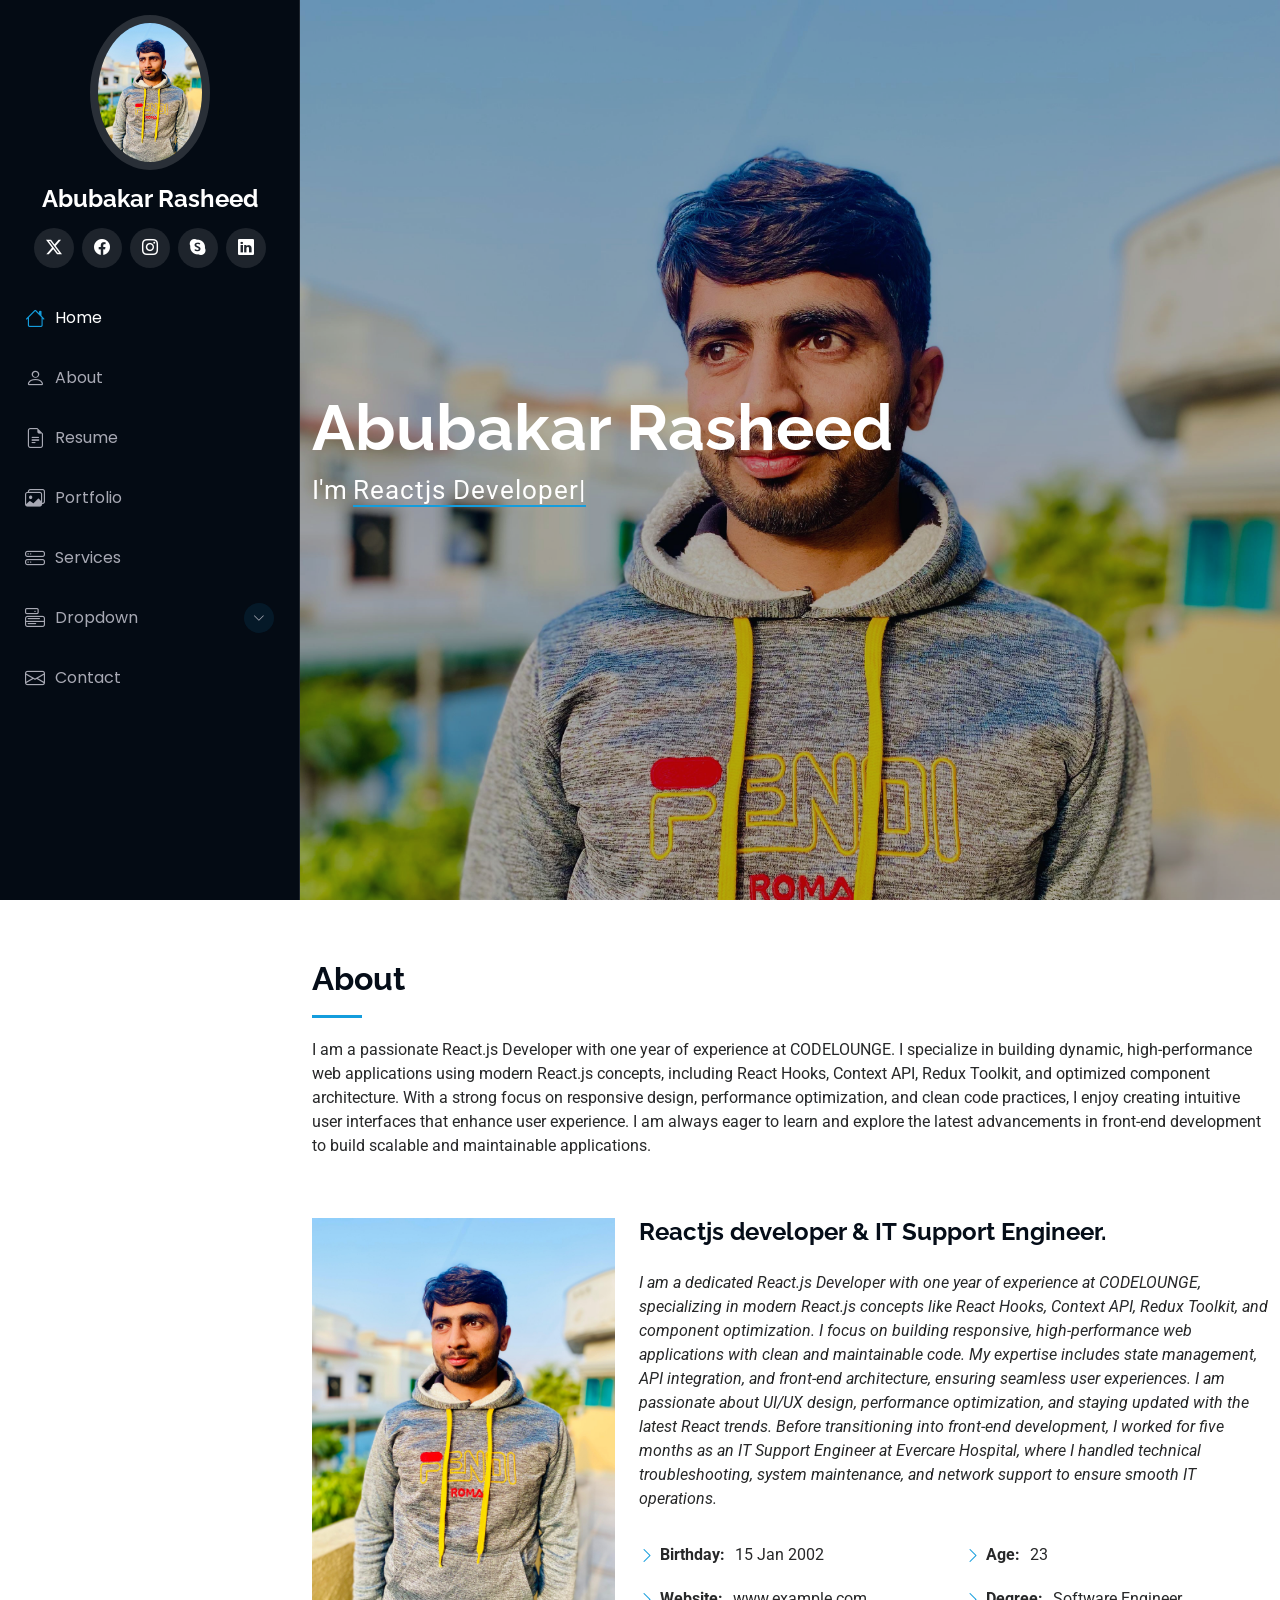
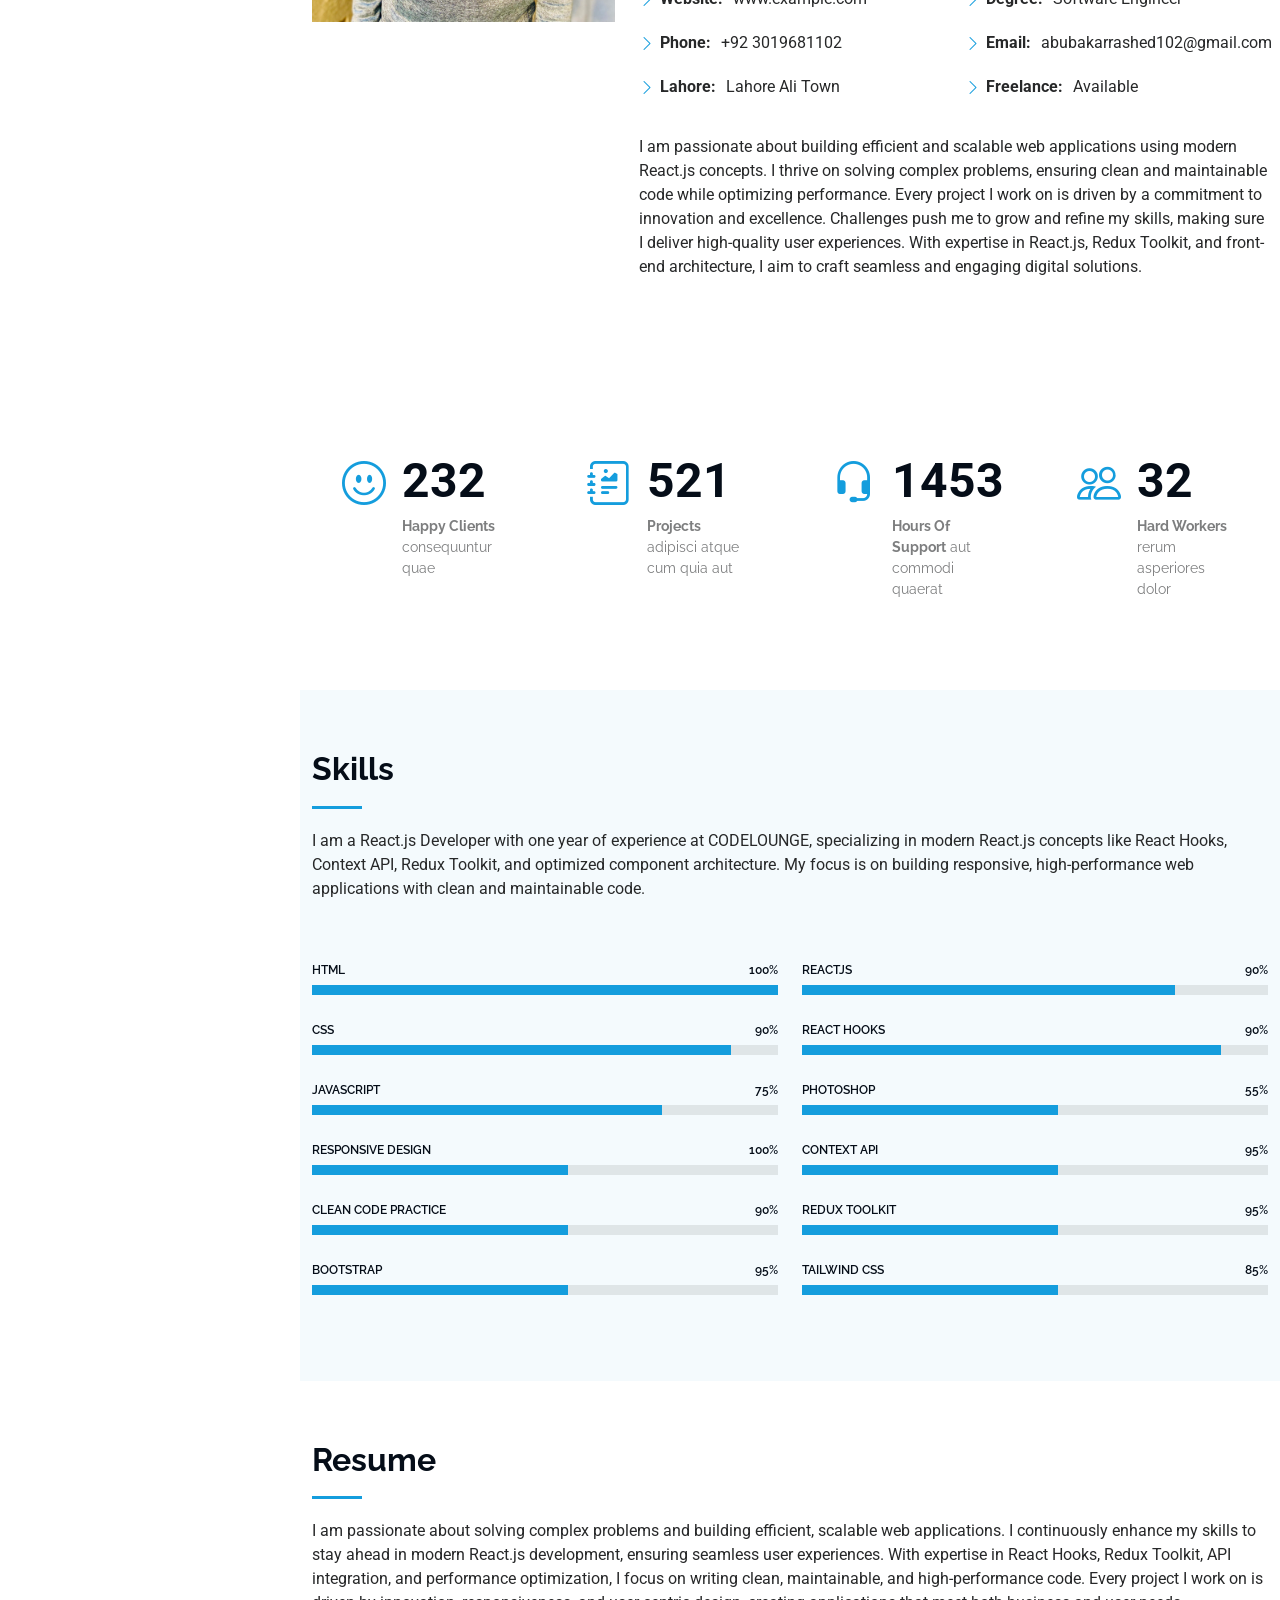
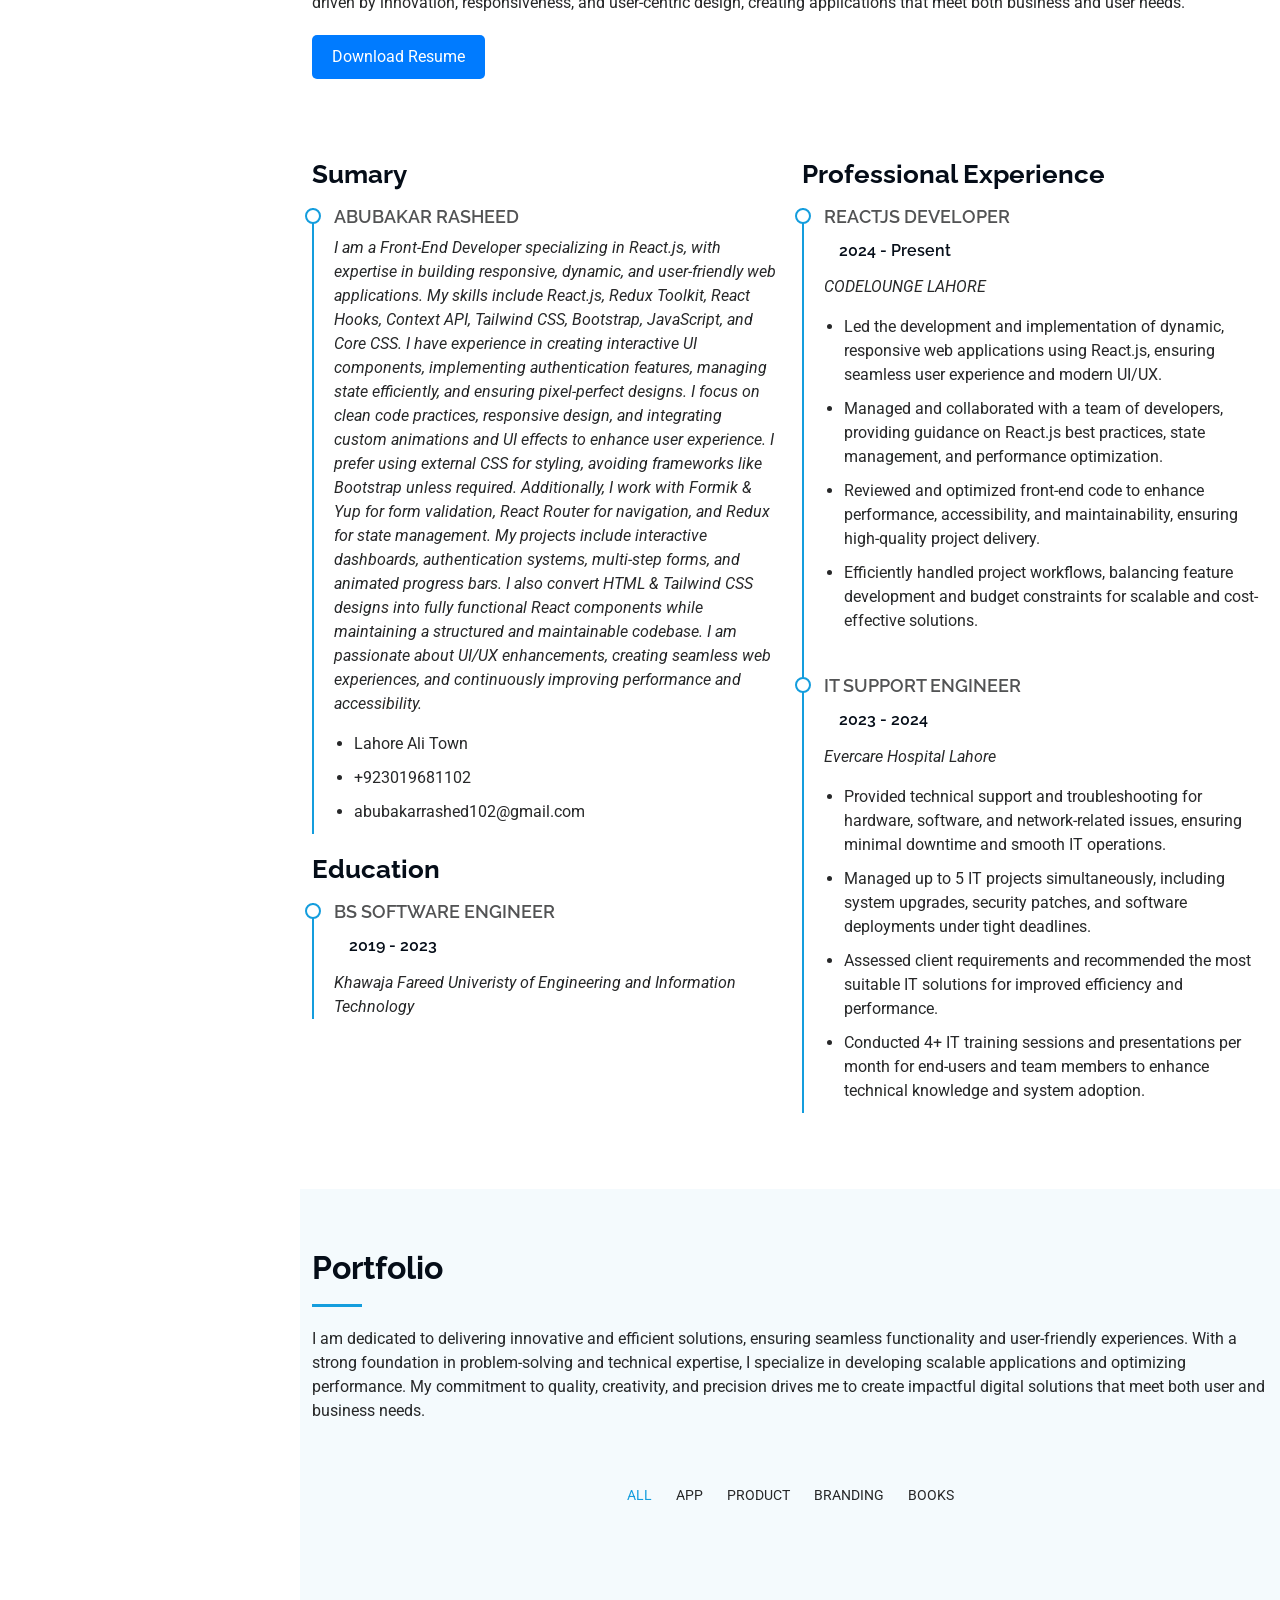
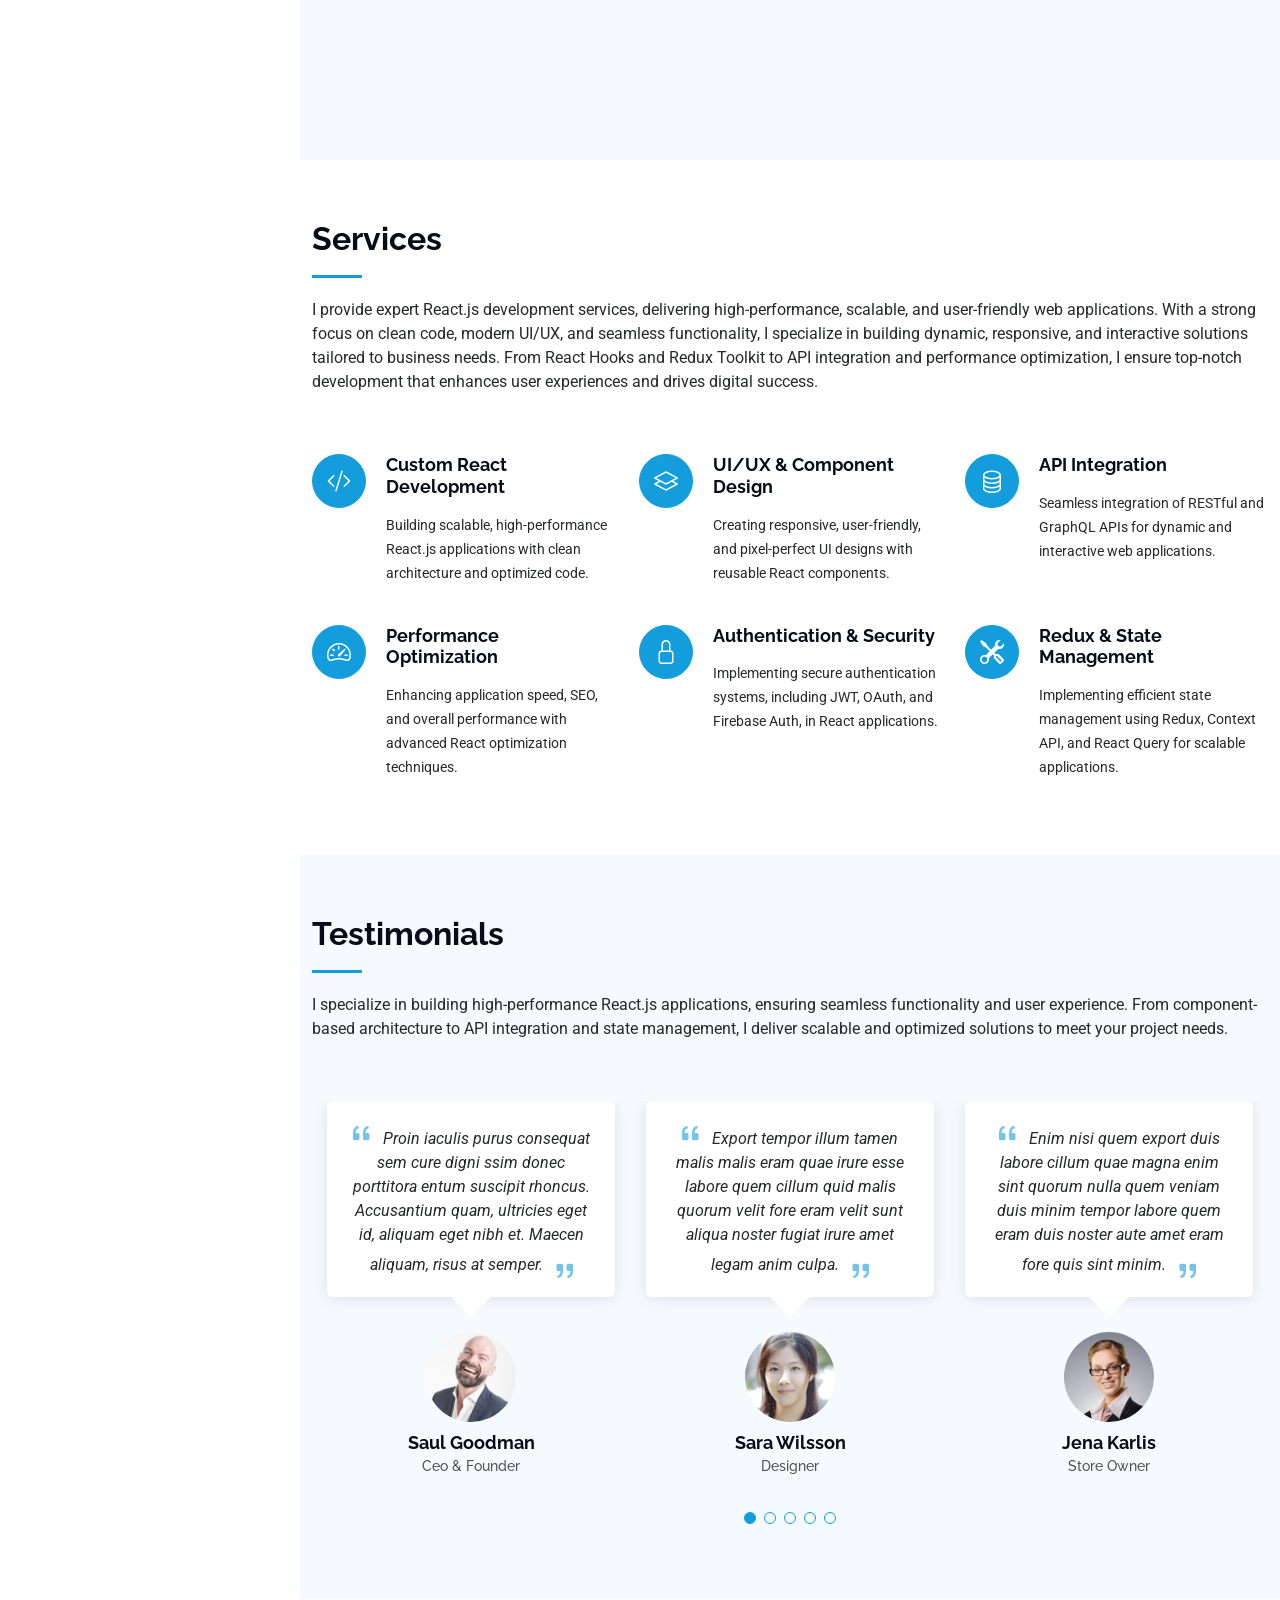
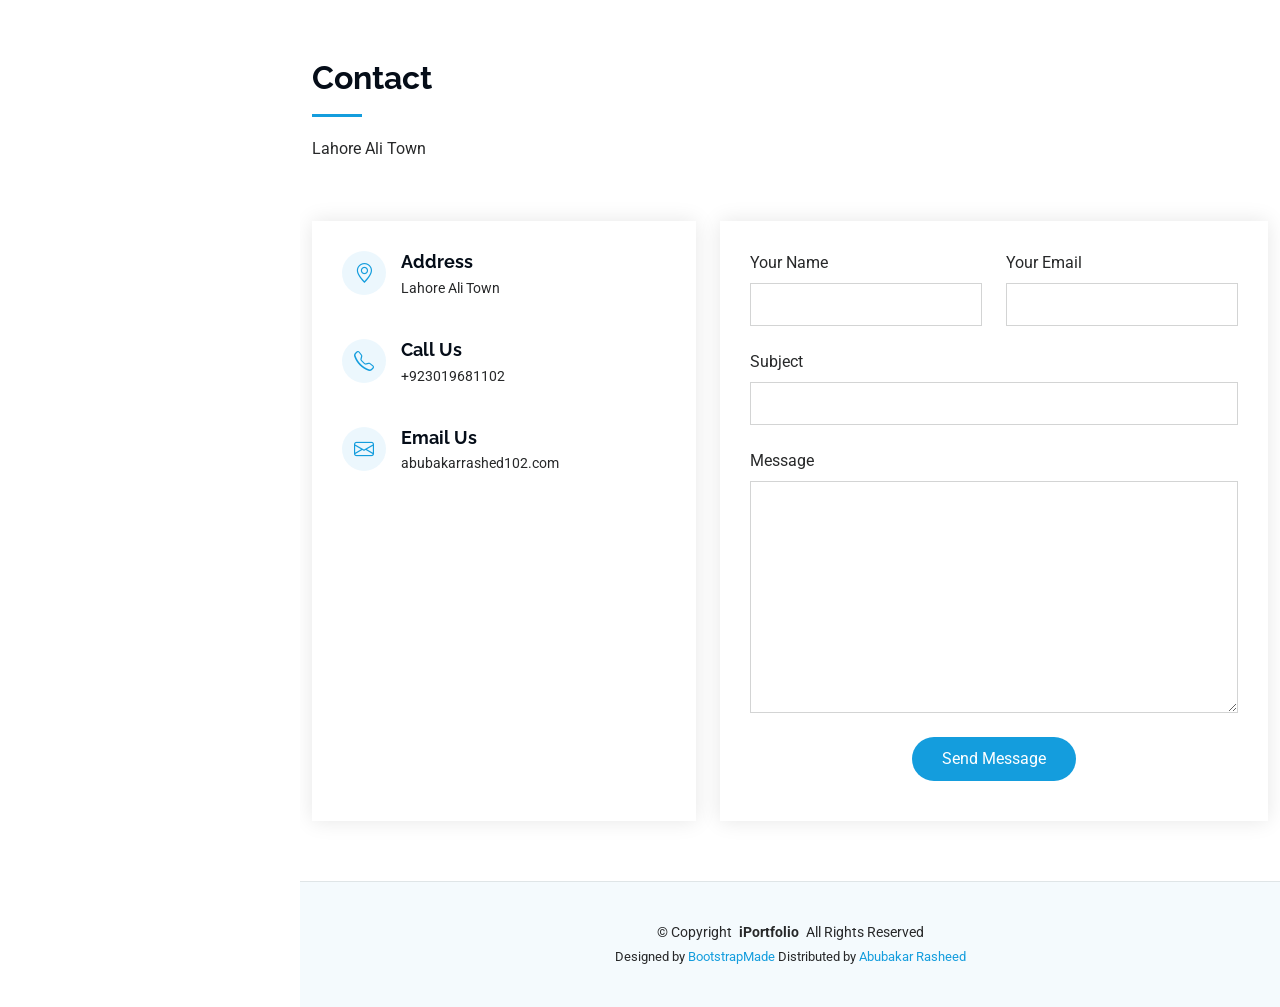
==== index.html @ 511922d0 "coonit" ====
<!DOCTYPE html>
<html lang="en">
  <head>
    <meta charset="utf-8" />
    <meta content="width=device-width, initial-scale=1.0" name="viewport" />
    <title>Abubakar Rasheed</title>
    <meta content="" name="description" />
    <meta content="" name="keywords" />

    <!-- Favicons -->
    <link href="assets/img/favicon.png" rel="icon" />
    <link href="assets/img/apple-touch-icon.png" rel="apple-touch-icon" />

    <!-- Fonts -->
    <link href="https://fonts.googleapis.com" rel="preconnect" />
    <link href="https://fonts.gstatic.com" rel="preconnect" crossorigin />
    <link
      href="https://fonts.googleapis.com/css2?family=Roboto:ital,wght@0,100;0,300;0,400;0,500;0,700;0,900;1,100;1,300;1,400;1,500;1,700;1,900&family=Poppins:ital,wght@0,100;0,200;0,300;0,400;0,500;0,600;0,700;0,800;0,900;1,100;1,200;1,300;1,400;1,500;1,600;1,700;1,800;1,900&family=Raleway:ital,wght@0,100;0,200;0,300;0,400;0,500;0,600;0,700;0,800;0,900;1,100;1,200;1,300;1,400;1,500;1,600;1,700;1,800;1,900&display=swap"
      rel="stylesheet"
    />

    <!-- Vendor CSS Files -->
    <link
      href="assets/vendor/bootstrap/css/bootstrap.min.css"
      rel="stylesheet"
    />
    <link
      href="assets/vendor/bootstrap-icons/bootstrap-icons.css"
      rel="stylesheet"
    />
    <link href="assets/vendor/aos/aos.css" rel="stylesheet" />
    <link
      href="assets/vendor/glightbox/css/glightbox.min.css"
      rel="stylesheet"
    />
    <link href="assets/vendor/swiper/swiper-bundle.min.css" rel="stylesheet" />

    <!-- Main CSS File -->
    <link href="assets/css/main.css" rel="stylesheet" />

    <!-- =======================================================
  * Template Name: iPortfolio
  * Template URL: https://bootstrapmade.com/iportfolio-bootstrap-portfolio-websites-template/
  * Updated: Jun 29 2024 with Bootstrap v5.3.3
  * Author: BootstrapMade.com
  * License: https://bootstrapmade.com/license/
  ======================================================== -->
  </head>

  <body class="index-page">
    <header id="header" class="header dark-background d-flex flex-column">
      <i class="header-toggle d-xl-none bi bi-list"></i>

      <div class="profile-img">
        <img
          src="assets/img/abubakar.jpeg"
          alt=""
          class="img-fluid rounded-circle"
        />
      </div>

      <a
        href="index.html"
        class="logo d-flex align-items-center justify-content-center"
      >
        <!-- Uncomment the line below if you also wish to use an image logo -->
        <!-- <img src="assets/img/logo.png" alt=""> -->
        <h1 class="sitename">Abubakar Rasheed</h1>
      </a>

      <div class="social-links text-center">
        <a href="#" class="twitter"><i class="bi bi-twitter-x"></i></a>
        <a href="#" class="facebook"><i class="bi bi-facebook"></i></a>
        <a href="#" class="instagram"><i class="bi bi-instagram"></i></a>
        <a href="#" class="google-plus"><i class="bi bi-skype"></i></a>
        <a href="https://www.linkedin.com/in/abubakar-rasheed/" class="linkedin"
          ><i class="bi bi-linkedin"></i
        ></a>
      </div>

      <nav id="navmenu" class="navmenu">
        <ul>
          <li>
            <a href="#hero" class="active"
              ><i class="bi bi-house navicon"></i>Home</a
            >
          </li>
          <li>
            <a href="#about"><i class="bi bi-person navicon"></i> About</a>
          </li>
          <li>
            <a href="#resume"
              ><i class="bi bi-file-earmark-text navicon"></i> Resume</a
            >
          </li>
          <li>
            <a href="#portfolio"
              ><i class="bi bi-images navicon"></i> Portfolio</a
            >
          </li>
          <li>
            <a href="#services"
              ><i class="bi bi-hdd-stack navicon"></i> Services</a
            >
          </li>
          <li class="dropdown">
            <a href="#"
              ><i class="bi bi-menu-button navicon"></i> <span>Dropdown</span>
              <i class="bi bi-chevron-down toggle-dropdown"></i
            ></a>
            <ul>
              <li><a href="#">Dropdown 1</a></li>
              <li class="dropdown">
                <a href="#"
                  ><span>Deep Dropdown</span>
                  <i class="bi bi-chevron-down toggle-dropdown"></i
                ></a>
                <ul>
                  <li><a href="#">Deep Dropdown 1</a></li>
                  <li><a href="#">Deep Dropdown 2</a></li>
                  <li><a href="#">Deep Dropdown 3</a></li>
                  <li><a href="#">Deep Dropdown 4</a></li>
                  <li><a href="#">Deep Dropdown 5</a></li>
                </ul>
              </li>
              <li><a href="#">Dropdown 2</a></li>
              <li><a href="#">Dropdown 3</a></li>
              <li><a href="#">Dropdown 4</a></li>
            </ul>
          </li>
          <li>
            <a href="#contact"
              ><i class="bi bi-envelope navicon"></i> Contact</a
            >
          </li>
        </ul>
      </nav>
    </header>

    <main class="main">
      <!-- Hero Section -->
      <section id="hero" class="hero section dark-background">
        <img
          src="assets/img/abubakar.jpeg"
          alt=""
          data-aos="fade-in"
          class=""
        />

        <div class="container" data-aos="fade-up" data-aos-delay="100">
          <h2>Abubakar Rasheed</h2>
          <p>
            I'm
            <span
              class="typed"
              data-typed-items="Reactjs Developer, Freelancer, Photographer"
              >Reactjs developer </span
            ><span
              class="typed-cursor typed-cursor--blink"
              aria-hidden="true"
            ></span
            ><span
              class="typed-cursor typed-cursor--blink"
              aria-hidden="true"
            ></span>
          </p>
        </div>
      </section>
      <!-- /Hero Section -->

      <!-- About Section -->
      <section id="about" class="about section">
        <!-- Section Title -->
        <div class="container section-title" data-aos="fade-up">
          <h2>About</h2>
          <p>
            I am a passionate React.js Developer with one year of experience at
            CODELOUNGE. I specialize in building dynamic, high-performance web
            applications using modern React.js concepts, including React Hooks,
            Context API, Redux Toolkit, and optimized component architecture.
            With a strong focus on responsive design, performance optimization,
            and clean code practices, I enjoy creating intuitive user interfaces
            that enhance user experience. I am always eager to learn and explore
            the latest advancements in front-end development to build scalable
            and maintainable applications.
          </p>
        </div>
        <!-- End Section Title -->

        <div class="container" data-aos="fade-up" data-aos-delay="100">
          <div class="row gy-4 justify-content-center">
            <div class="col-lg-4">
              <img
                src="assets/img/abubakar.jpeg"
                class="img-fluid"
                alt=""
              />
            </div>
            <div class="col-lg-8 content">
              <h2>Reactjs developer &amp; IT Support Engineer.</h2>
              <p class="fst-italic py-3">
                I am a dedicated React.js Developer with one year of experience
                at CODELOUNGE, specializing in modern React.js concepts like
                React Hooks, Context API, Redux Toolkit, and component
                optimization. I focus on building responsive, high-performance
                web applications with clean and maintainable code. My expertise
                includes state management, API integration, and front-end
                architecture, ensuring seamless user experiences. I am
                passionate about UI/UX design, performance optimization, and
                staying updated with the latest React trends. Before
                transitioning into front-end development, I worked for five
                months as an IT Support Engineer at Evercare Hospital, where I
                handled technical troubleshooting, system maintenance, and
                network support to ensure smooth IT operations.
              </p>
              <div class="row">
                <div class="col-lg-6">
                  <ul>
                    <li>
                      <i class="bi bi-chevron-right"></i>
                      <strong>Birthday:</strong> <span>15 Jan 2002</span>
                    </li>
                    <li>
                      <i class="bi bi-chevron-right"></i>
                      <strong>Website:</strong> <span>www.example.com</span>
                    </li>
                    <li>
                      <i class="bi bi-chevron-right"></i>
                      <strong>Phone:</strong> <span>+92 3019681102</span>
                    </li>
                    <li>
                      <i class="bi bi-chevron-right"></i>
                      <strong>Lahore:</strong> <span>Lahore Ali Town</span>
                    </li>
                  </ul>
                </div>
                <div class="col-lg-6">
                  <ul>
                    <li>
                      <i class="bi bi-chevron-right"></i> <strong>Age:</strong>
                      <span>23</span>
                    </li>
                    <li>
                      <i class="bi bi-chevron-right"></i>
                      <strong>Degree:</strong> <span>Software Engineer</span>
                    </li>
                    <li>
                      <i class="bi bi-chevron-right"></i>
                      <strong>Email:</strong>
                      <span>abubakarrashed102@gmail.com</span>
                    </li>
                    <li>
                      <i class="bi bi-chevron-right"></i>
                      <strong>Freelance:</strong> <span>Available</span>
                    </li>
                  </ul>
                </div>
              </div>
              <p class="py-3">
                I am passionate about building efficient and scalable web
                applications using modern React.js concepts. I thrive on solving
                complex problems, ensuring clean and maintainable code while
                optimizing performance. Every project I work on is driven by a
                commitment to innovation and excellence. Challenges push me to
                grow and refine my skills, making sure I deliver high-quality
                user experiences. With expertise in React.js, Redux Toolkit, and
                front-end architecture, I aim to craft seamless and engaging
                digital solutions.
              </p>
            </div>
          </div>
        </div>
      </section>
      <!-- /About Section -->

      <!-- Stats Section -->
      <section id="stats" class="stats section">
        <div class="container" data-aos="fade-up" data-aos-delay="100">
          <div class="row gy-4">
            <div class="col-lg-3 col-md-6">
              <div class="stats-item">
                <i class="bi bi-emoji-smile"></i>
                <span
                  data-purecounter-start="0"
                  data-purecounter-end="232"
                  data-purecounter-duration="1"
                  class="purecounter"
                ></span>
                <p>
                  <strong>Happy Clients</strong> <span>consequuntur quae</span>
                </p>
              </div>
            </div>
            <!-- End Stats Item -->

            <div class="col-lg-3 col-md-6">
              <div class="stats-item">
                <i class="bi bi-journal-richtext"></i>
                <span
                  data-purecounter-start="0"
                  data-purecounter-end="521"
                  data-purecounter-duration="1"
                  class="purecounter"
                ></span>
                <p>
                  <strong>Projects</strong>
                  <span>adipisci atque cum quia aut</span>
                </p>
              </div>
            </div>
            <!-- End Stats Item -->

            <div class="col-lg-3 col-md-6">
              <div class="stats-item">
                <i class="bi bi-headset"></i>
                <span
                  data-purecounter-start="0"
                  data-purecounter-end="1453"
                  data-purecounter-duration="1"
                  class="purecounter"
                ></span>
                <p>
                  <strong>Hours Of Support</strong>
                  <span>aut commodi quaerat</span>
                </p>
              </div>
            </div>
            <!-- End Stats Item -->

            <div class="col-lg-3 col-md-6">
              <div class="stats-item">
                <i class="bi bi-people"></i>
                <span
                  data-purecounter-start="0"
                  data-purecounter-end="32"
                  data-purecounter-duration="1"
                  class="purecounter"
                ></span>
                <p>
                  <strong>Hard Workers</strong>
                  <span>rerum asperiores dolor</span>
                </p>
              </div>
            </div>
            <!-- End Stats Item -->
          </div>
        </div>
      </section>
      <!-- /Stats Section -->

      <!-- Skills Section -->
      <section id="skills" class="skills section light-background">
        <!-- Section Title -->
        <div class="container section-title" data-aos="fade-up">
          <h2>Skills</h2>
          <p>
            I am a React.js Developer with one year of experience at CODELOUNGE,
            specializing in modern React.js concepts like React Hooks, Context
            API, Redux Toolkit, and optimized component architecture. My focus
            is on building responsive, high-performance web applications with
            clean and maintainable code.
          </p>
        </div>
        <!-- End Section Title -->

        <div class="container" data-aos="fade-up" data-aos-delay="100">
          <div class="row skills-content skills-animation">
            <div class="col-lg-6">
              <div class="progress">
                <span class="skill"
                  ><span>HTML</span> <i class="val">100%</i></span
                >
                <div class="progress-bar-wrap">
                  <div
                    class="progress-bar"
                    role="progressbar"
                    aria-valuenow="100"
                    aria-valuemin="0"
                    aria-valuemax="100"
                  ></div>
                </div>
              </div>
              <!-- End Skills Item -->

              <div class="progress">
                <span class="skill"
                  ><span>CSS</span> <i class="val">90%</i></span
                >
                <div class="progress-bar-wrap">
                  <div
                    class="progress-bar"
                    role="progressbar"
                    aria-valuenow="90"
                    aria-valuemin="0"
                    aria-valuemax="100"
                  ></div>
                </div>
              </div>
              <!-- End Skills Item -->

              <div class="progress">
                <span class="skill"
                  ><span>JavaScript</span> <i class="val">75%</i></span
                >
                <div class="progress-bar-wrap">
                  <div
                    class="progress-bar"
                    role="progressbar"
                    aria-valuenow="75"
                    aria-valuemin="0"
                    aria-valuemax="100"
                  ></div>
                </div>
              </div>
              <div class="progress">
                <span class="skill"
                  ><span> Responsive design</span> <i class="val">100%</i></span
                >
                <div class="progress-bar-wrap">
                  <div
                    class="progress-bar"
                    role="progressbar"
                    aria-valuenow="55"
                    aria-valuemin="0"
                    aria-valuemax="100"
                  ></div>
                </div>
              </div>
              <div class="progress">
                <span class="skill"
                  ><span> Clean code practice</span>
                  <i class="val">90%</i></span
                >
                <div class="progress-bar-wrap">
                  <div
                    class="progress-bar"
                    role="progressbar"
                    aria-valuenow="55"
                    aria-valuemin="0"
                    aria-valuemax="100"
                  ></div>
                </div>
              </div>
              <div class="progress">
                <span class="skill"
                  ><span>Bootstrap</span> <i class="val">95%</i></span
                >
                <div class="progress-bar-wrap">
                  <div
                    class="progress-bar"
                    role="progressbar"
                    aria-valuenow="55"
                    aria-valuemin="0"
                    aria-valuemax="100"
                  ></div>
                </div>
              </div>
              <!-- End Skills Item -->
            </div>

            <div class="col-lg-6">
              <div class="progress">
                <span class="skill"
                  ><span>Reactjs</span> <i class="val">90%</i></span
                >
                <div class="progress-bar-wrap">
                  <div
                    class="progress-bar"
                    role="progressbar"
                    aria-valuenow="80"
                    aria-valuemin="0"
                    aria-valuemax="100"
                  ></div>
                </div>
              </div>
              <!-- End Skills Item -->

              <div class="progress">
                <span class="skill"
                  ><span>React Hooks</span> <i class="val">90%</i></span
                >
                <div class="progress-bar-wrap">
                  <div
                    class="progress-bar"
                    role="progressbar"
                    aria-valuenow="90"
                    aria-valuemin="0"
                    aria-valuemax="100"
                  ></div>
                </div>
              </div>
              <!-- End Skills Item -->

              <div class="progress">
                <span class="skill"
                  ><span>Photoshop</span> <i class="val">55%</i></span
                >
                <div class="progress-bar-wrap">
                  <div
                    class="progress-bar"
                    role="progressbar"
                    aria-valuenow="55"
                    aria-valuemin="0"
                    aria-valuemax="100"
                  ></div>
                </div>
              </div>
              <div class="progress">
                <span class="skill"
                  ><span>Context API</span> <i class="val">95%</i></span
                >
                <div class="progress-bar-wrap">
                  <div
                    class="progress-bar"
                    role="progressbar"
                    aria-valuenow="55"
                    aria-valuemin="0"
                    aria-valuemax="100"
                  ></div>
                </div>
              </div>
              <div class="progress">
                <span class="skill"
                  ><span>Redux Toolkit</span> <i class="val">95%</i></span
                >
                <div class="progress-bar-wrap">
                  <div
                    class="progress-bar"
                    role="progressbar"
                    aria-valuenow="55"
                    aria-valuemin="0"
                    aria-valuemax="100"
                  ></div>
                </div>
              </div>
              <div class="progress">
                <span class="skill"
                  ><span>Tailwind css</span> <i class="val">85%</i></span
                >
                <div class="progress-bar-wrap">
                  <div
                    class="progress-bar"
                    role="progressbar"
                    aria-valuenow="55"
                    aria-valuemin="0"
                    aria-valuemax="100"
                  ></div>
                </div>
              </div>

              <!-- End Skills Item -->
            </div>
          </div>
        </div>
      </section>
      <!-- /Skills Section -->

      <!-- Resume Section -->
      <section id="resume" class="resume section">
        <!-- Section Title -->
        <div class="container section-title" data-aos="fade-up">
          <h2>Resume</h2>
          <p>
            I am passionate about solving complex problems and building
            efficient, scalable web applications. I continuously enhance my
            skills to stay ahead in modern React.js development, ensuring
            seamless user experiences. With expertise in React Hooks, Redux
            Toolkit, API integration, and performance optimization, I focus on
            writing clean, maintainable, and high-performance code. Every
            project I work on is driven by innovation, responsiveness, and
            user-centric design, creating applications that meet both business
            and user needs.
          </p>
          <a
            href="/assets//img//Abubakar Rasheed Resume.pdf"
            download="Your_Name_Resume.pdf"
            style="
              display: inline-block;
              margin-top: 20px;
              padding: 10px 20px;
              background-color: #007bff;
              color: #fff;
              text-decoration: none;
              font-size: 16px;
              border-radius: 5px;
              transition: background 0.3s ease;
            "
            onmouseover="this.style.backgroundColor='#0056b3'"
            onmouseout="this.style.backgroundColor='#007bff'"
          >
            Download Resume
          </a>
        </div>

        <!-- End Section Title -->

        <div class="container">
          <div class="row">
            <div class="col-lg-6" data-aos="fade-up" data-aos-delay="100">
              <h3 class="resume-title">Sumary</h3>

              <div class="resume-item pb-0">
                <h4>Abubakar Rasheed</h4>
                <p>
                  <em
                    >I am a Front-End Developer specializing in React.js, with
                    expertise in building responsive, dynamic, and user-friendly
                    web applications. My skills include React.js, Redux Toolkit,
                    React Hooks, Context API, Tailwind CSS, Bootstrap,
                    JavaScript, and Core CSS. I have experience in creating
                    interactive UI components, implementing authentication
                    features, managing state efficiently, and ensuring
                    pixel-perfect designs. I focus on clean code practices,
                    responsive design, and integrating custom animations and UI
                    effects to enhance user experience. I prefer using external
                    CSS for styling, avoiding frameworks like Bootstrap unless
                    required. Additionally, I work with Formik & Yup for form
                    validation, React Router for navigation, and Redux for state
                    management. My projects include interactive dashboards,
                    authentication systems, multi-step forms, and animated
                    progress bars. I also convert HTML & Tailwind CSS designs
                    into fully functional React components while maintaining a
                    structured and maintainable codebase. I am passionate about
                    UI/UX enhancements, creating seamless web experiences, and
                    continuously improving performance and accessibility.</em
                  >
                </p>
                <ul>
                  <li>Lahore Ali Town</li>
                  <li>+923019681102</li>
                  <li>abubakarrashed102@gmail.com</li>
                </ul>
              </div>
              <!-- Edn Resume Item -->

              <h3 class="resume-title">Education</h3>
              <div class="resume-item">
                <h4>Bs Software Engineer</h4>
                <h5>2019 - 2023</h5>
                <p>
                  <em
                    >Khawaja Fareed Univeristy of Engineering and Information
                    Technology</em
                  >
                </p>
              </div>
              <!-- Edn Resume Item -->

              <!-- Edn Resume Item -->
            </div>

            <div class="col-lg-6" data-aos="fade-up" data-aos-delay="200">
              <h3 class="resume-title">Professional Experience</h3>
              <div class="resume-item">
                <h4>Reactjs developer</h4>
                <h5>2024 - Present</h5>
                <p><em>CODELOUNGE LAHORE </em></p>
                <ul>
                  <li>
                    Led the development and implementation of dynamic,
                    responsive web applications using React.js, ensuring
                    seamless user experience and modern UI/UX.
                  </li>
                  <li>
                    Managed and collaborated with a team of developers,
                    providing guidance on React.js best practices, state
                    management, and performance optimization.
                  </li>
                  <li>
                    Reviewed and optimized front-end code to enhance
                    performance, accessibility, and maintainability, ensuring
                    high-quality project delivery.
                  </li>
                  <li>
                    Efficiently handled project workflows, balancing feature
                    development and budget constraints for scalable and
                    cost-effective solutions.
                  </li>
                </ul>
              </div>
              <!-- Edn Resume Item -->

              <div class="resume-item">
                <h4>IT Support Engineer</h4>
                <h5>2023 - 2024</h5>
                <p><em>Evercare Hospital Lahore </em></p>
                <ul>
                  <li>
                    Provided technical support and troubleshooting for hardware,
                    software, and network-related issues, ensuring minimal
                    downtime and smooth IT operations.
                  </li>
                  <li>
                    Managed up to 5 IT projects simultaneously, including system
                    upgrades, security patches, and software deployments under
                    tight deadlines.
                  </li>
                  <li>
                    Assessed client requirements and recommended the most
                    suitable IT solutions for improved efficiency and
                    performance.
                  </li>
                  <li>
                    Conducted 4+ IT training sessions and presentations per
                    month for end-users and team members to enhance technical
                    knowledge and system adoption.
                  </li>
                </ul>
              </div>
              <!-- Edn Resume Item -->
            </div>
          </div>
        </div>
      </section>
      <!-- /Resume Section -->

      <!-- Portfolio Section -->
      <section id="portfolio" class="portfolio section light-background">
        <!-- Section Title -->
        <div class="container section-title" data-aos="fade-up">
          <h2>Portfolio</h2>
          <p>
            I am dedicated to delivering innovative and efficient solutions,
            ensuring seamless functionality and user-friendly experiences. With
            a strong foundation in problem-solving and technical expertise, I
            specialize in developing scalable applications and optimizing
            performance. My commitment to quality, creativity, and precision
            drives me to create impactful digital solutions that meet both user
            and business needs.
          </p>
        </div>
        <!-- End Section Title -->

        <div class="container">
          <div
            class="isotope-layout"
            data-default-filter="*"
            data-layout="masonry"
            data-sort="original-order"
          >
            <ul
              class="portfolio-filters isotope-filters"
              data-aos="fade-up"
              data-aos-delay="100"
            >
              <li data-filter="*" class="filter-active">All</li>
              <li data-filter=".filter-app">App</li>
              <li data-filter=".filter-product">Product</li>
              <li data-filter=".filter-branding">Branding</li>
              <li data-filter=".filter-books">Books</li>
            </ul>
            <!-- End Portfolio Filters -->

            <div
              class="row gy-4 isotope-container"
              data-aos="fade-up"
              data-aos-delay="200"
            >
              <div
                class="col-lg-4 col-md-6 portfolio-item isotope-item filter-app"
              >
                <div class="portfolio-content h-100">
                  <img
                    src="assets/img/portfolio/app-1.jpg"
                    class="img-fluid"
                    alt=""
                  />
                  <div class="portfolio-info">
                    <h4>App 1</h4>
                    <p>Lorem ipsum, dolor sit amet consectetur</p>
                    <a
                      href="assets/img/portfolio/app-1.jpg"
                      title="App 1"
                      data-gallery="portfolio-gallery-app"
                      class="glightbox preview-link"
                      ><i class="bi bi-zoom-in"></i
                    ></a>
                    <a
                      href="portfolio-details.html"
                      title="More Details"
                      class="details-link"
                      ><i class="bi bi-link-45deg"></i
                    ></a>
                  </div>
                </div>
              </div>
              <!-- End Portfolio Item -->

              <div
                class="col-lg-4 col-md-6 portfolio-item isotope-item filter-product"
              >
                <div class="portfolio-content h-100">
                  <img
                    src="assets/img/portfolio/product-1.jpg"
                    class="img-fluid"
                    alt=""
                  />
                  <div class="portfolio-info">
                    <h4>Product 1</h4>
                    <p>Lorem ipsum, dolor sit amet consectetur</p>
                    <a
                      href="assets/img/portfolio/product-1.jpg"
                      title="Product 1"
                      data-gallery="portfolio-gallery-product"
                      class="glightbox preview-link"
                      ><i class="bi bi-zoom-in"></i
                    ></a>
                    <a
                      href="portfolio-details.html"
                      title="More Details"
                      class="details-link"
                      ><i class="bi bi-link-45deg"></i
                    ></a>
                  </div>
                </div>
              </div>
              <!-- End Portfolio Item -->

              <div
                class="col-lg-4 col-md-6 portfolio-item isotope-item filter-branding"
              >
                <div class="portfolio-content h-100">
                  <img
                    src="assets/img/portfolio/branding-1.jpg"
                    class="img-fluid"
                    alt=""
                  />
                  <div class="portfolio-info">
                    <h4>Branding 1</h4>
                    <p>Lorem ipsum, dolor sit amet consectetur</p>
                    <a
                      href="assets/img/portfolio/branding-1.jpg"
                      title="Branding 1"
                      data-gallery="portfolio-gallery-branding"
                      class="glightbox preview-link"
                      ><i class="bi bi-zoom-in"></i
                    ></a>
                    <a
                      href="portfolio-details.html"
                      title="More Details"
                      class="details-link"
                      ><i class="bi bi-link-45deg"></i
                    ></a>
                  </div>
                </div>
              </div>
              <!-- End Portfolio Item -->

              <div
                class="col-lg-4 col-md-6 portfolio-item isotope-item filter-books"
              >
                <div class="portfolio-content h-100">
                  <img
                    src="assets/img/portfolio/books-1.jpg"
                    class="img-fluid"
                    alt=""
                  />
                  <div class="portfolio-info">
                    <h4>Books 1</h4>
                    <p>Lorem ipsum, dolor sit amet consectetur</p>
                    <a
                      href="assets/img/portfolio/books-1.jpg"
                      title="Branding 1"
                      data-gallery="portfolio-gallery-book"
                      class="glightbox preview-link"
                      ><i class="bi bi-zoom-in"></i
                    ></a>
                    <a
                      href="portfolio-details.html"
                      title="More Details"
                      class="details-link"
                      ><i class="bi bi-link-45deg"></i
                    ></a>
                  </div>
                </div>
              </div>
              <!-- End Portfolio Item -->

              <div
                class="col-lg-4 col-md-6 portfolio-item isotope-item filter-app"
              >
                <div class="portfolio-content h-100">
                  <img
                    src="assets/img/portfolio/app-2.jpg"
                    class="img-fluid"
                    alt=""
                  />
                  <div class="portfolio-info">
                    <h4>App 2</h4>
                    <p>Lorem ipsum, dolor sit amet consectetur</p>
                    <a
                      href="assets/img/portfolio/app-2.jpg"
                      title="App 2"
                      data-gallery="portfolio-gallery-app"
                      class="glightbox preview-link"
                      ><i class="bi bi-zoom-in"></i
                    ></a>
                    <a
                      href="portfolio-details.html"
                      title="More Details"
                      class="details-link"
                      ><i class="bi bi-link-45deg"></i
                    ></a>
                  </div>
                </div>
              </div>
              <!-- End Portfolio Item -->

              <div
                class="col-lg-4 col-md-6 portfolio-item isotope-item filter-product"
              >
                <div class="portfolio-content h-100">
                  <img
                    src="assets/img/portfolio/product-2.jpg"
                    class="img-fluid"
                    alt=""
                  />
                  <div class="portfolio-info">
                    <h4>Product 2</h4>
                    <p>Lorem ipsum, dolor sit amet consectetur</p>
                    <a
                      href="assets/img/portfolio/product-2.jpg"
                      title="Product 2"
                      data-gallery="portfolio-gallery-product"
                      class="glightbox preview-link"
                      ><i class="bi bi-zoom-in"></i
                    ></a>
                    <a
                      href="portfolio-details.html"
                      title="More Details"
                      class="details-link"
                      ><i class="bi bi-link-45deg"></i
                    ></a>
                  </div>
                </div>
              </div>
              <!-- End Portfolio Item -->

              <div
                class="col-lg-4 col-md-6 portfolio-item isotope-item filter-branding"
              >
                <div class="portfolio-content h-100">
                  <img
                    src="assets/img/portfolio/branding-2.jpg"
                    class="img-fluid"
                    alt=""
                  />
                  <div class="portfolio-info">
                    <h4>Branding 2</h4>
                    <p>Lorem ipsum, dolor sit amet consectetur</p>
                    <a
                      href="assets/img/portfolio/branding-2.jpg"
                      title="Branding 2"
                      data-gallery="portfolio-gallery-branding"
                      class="glightbox preview-link"
                      ><i class="bi bi-zoom-in"></i
                    ></a>
                    <a
                      href="portfolio-details.html"
                      title="More Details"
                      class="details-link"
                      ><i class="bi bi-link-45deg"></i
                    ></a>
                  </div>
                </div>
              </div>
              <!-- End Portfolio Item -->

              <div
                class="col-lg-4 col-md-6 portfolio-item isotope-item filter-books"
              >
                <div class="portfolio-content h-100">
                  <img
                    src="assets/img/portfolio/books-2.jpg"
                    class="img-fluid"
                    alt=""
                  />
                  <div class="portfolio-info">
                    <h4>Books 2</h4>
                    <p>Lorem ipsum, dolor sit amet consectetur</p>
                    <a
                      href="assets/img/portfolio/books-2.jpg"
                      title="Branding 2"
                      data-gallery="portfolio-gallery-book"
                      class="glightbox preview-link"
                      ><i class="bi bi-zoom-in"></i
                    ></a>
                    <a
                      href="portfolio-details.html"
                      title="More Details"
                      class="details-link"
                      ><i class="bi bi-link-45deg"></i
                    ></a>
                  </div>
                </div>
              </div>
              <!-- End Portfolio Item -->

              <div
                class="col-lg-4 col-md-6 portfolio-item isotope-item filter-app"
              >
                <div class="portfolio-content h-100">
                  <img
                    src="assets/img/portfolio/app-3.jpg"
                    class="img-fluid"
                    alt=""
                  />
                  <div class="portfolio-info">
                    <h4>App 3</h4>
                    <p>Lorem ipsum, dolor sit amet consectetur</p>
                    <a
                      href="assets/img/portfolio/app-3.jpg"
                      title="App 3"
                      data-gallery="portfolio-gallery-app"
                      class="glightbox preview-link"
                      ><i class="bi bi-zoom-in"></i
                    ></a>
                    <a
                      href="portfolio-details.html"
                      title="More Details"
                      class="details-link"
                      ><i class="bi bi-link-45deg"></i
                    ></a>
                  </div>
                </div>
              </div>
              <!-- End Portfolio Item -->

              <div
                class="col-lg-4 col-md-6 portfolio-item isotope-item filter-product"
              >
                <div class="portfolio-content h-100">
                  <img
                    src="assets/img/portfolio/product-3.jpg"
                    class="img-fluid"
                    alt=""
                  />
                  <div class="portfolio-info">
                    <h4>Product 3</h4>
                    <p>Lorem ipsum, dolor sit amet consectetur</p>
                    <a
                      href="assets/img/portfolio/product-3.jpg"
                      title="Product 3"
                      data-gallery="portfolio-gallery-product"
                      class="glightbox preview-link"
                      ><i class="bi bi-zoom-in"></i
                    ></a>
                    <a
                      href="portfolio-details.html"
                      title="More Details"
                      class="details-link"
                      ><i class="bi bi-link-45deg"></i
                    ></a>
                  </div>
                </div>
              </div>
              <!-- End Portfolio Item -->

              <div
                class="col-lg-4 col-md-6 portfolio-item isotope-item filter-branding"
              >
                <div class="portfolio-content h-100">
                  <img
                    src="assets/img/portfolio/branding-3.jpg"
                    class="img-fluid"
                    alt=""
                  />
                  <div class="portfolio-info">
                    <h4>Branding 3</h4>
                    <p>Lorem ipsum, dolor sit amet consectetur</p>
                    <a
                      href="assets/img/portfolio/branding-3.jpg"
                      title="Branding 2"
                      data-gallery="portfolio-gallery-branding"
                      class="glightbox preview-link"
                      ><i class="bi bi-zoom-in"></i
                    ></a>
                    <a
                      href="portfolio-details.html"
                      title="More Details"
                      class="details-link"
                      ><i class="bi bi-link-45deg"></i
                    ></a>
                  </div>
                </div>
              </div>
              <!-- End Portfolio Item -->

              <div
                class="col-lg-4 col-md-6 portfolio-item isotope-item filter-books"
              >
                <div class="portfolio-content h-100">
                  <img
                    src="assets/img/portfolio/books-3.jpg"
                    class="img-fluid"
                    alt=""
                  />
                  <div class="portfolio-info">
                    <h4>Books 3</h4>
                    <p>Lorem ipsum, dolor sit amet consectetur</p>
                    <a
                      href="assets/img/portfolio/books-3.jpg"
                      title="Branding 3"
                      data-gallery="portfolio-gallery-book"
                      class="glightbox preview-link"
                      ><i class="bi bi-zoom-in"></i
                    ></a>
                    <a
                      href="portfolio-details.html"
                      title="More Details"
                      class="details-link"
                      ><i class="bi bi-link-45deg"></i
                    ></a>
                  </div>
                </div>
              </div>
              <!-- End Portfolio Item -->
            </div>
            <!-- End Portfolio Container -->
          </div>
        </div>
      </section>
      <!-- /Portfolio Section -->

      <!-- Services Section -->
      <section id="services" class="services section">
        <!-- Section Title -->
        <div class="container section-title" data-aos="fade-up">
          <h2>Services</h2>
          <p>
            I provide expert React.js development services, delivering
            high-performance, scalable, and user-friendly web applications. With
            a strong focus on clean code, modern UI/UX, and seamless
            functionality, I specialize in building dynamic, responsive, and
            interactive solutions tailored to business needs. From React Hooks
            and Redux Toolkit to API integration and performance optimization, I
            ensure top-notch development that enhances user experiences and
            drives digital success.
          </p>
        </div>
        <!-- End Section Title -->

        <div class="container">
          <div class="row gy-4">
            <div class="col-lg-4 col-md-6 service-item d-flex" data-aos="fade-up" data-aos-delay="100">
              <div class="icon flex-shrink-0">
                <i class="bi bi-code-slash"></i>
              </div>
              <div>
                <h4 class="title">
                  <a href="service-details.html" class="stretched-link">Custom React Development</a>
                </h4>
                <p class="description">
                  Building scalable, high-performance React.js applications with clean architecture and optimized code.
                </p>
              </div>
            </div>
            <!-- End Service Item -->
        
            <div class="col-lg-4 col-md-6 service-item d-flex" data-aos="fade-up" data-aos-delay="200">
              <div class="icon flex-shrink-0">
                <i class="bi bi-layers"></i>
              </div>
              <div>
                <h4 class="title">
                  <a href="service-details.html" class="stretched-link">UI/UX & Component Design</a>
                </h4>
                <p class="description">
                  Creating responsive, user-friendly, and pixel-perfect UI designs with reusable React components.
                </p>
              </div>
            </div>
            <!-- End Service Item -->
        
            <div class="col-lg-4 col-md-6 service-item d-flex" data-aos="fade-up" data-aos-delay="300">
              <div class="icon flex-shrink-0">
                <i class="bi bi-database"></i>
              </div>
              <div>
                <h4 class="title">
                  <a href="service-details.html" class="stretched-link">API Integration</a>
                </h4>
                <p class="description">
                  Seamless integration of RESTful and GraphQL APIs for dynamic and interactive web applications.
                </p>
              </div>
            </div>
            <!-- End Service Item -->
        
            <div class="col-lg-4 col-md-6 service-item d-flex" data-aos="fade-up" data-aos-delay="400">
              <div class="icon flex-shrink-0">
                <i class="bi bi-speedometer2"></i>
              </div>
              <div>
                <h4 class="title">
                  <a href="service-details.html" class="stretched-link">Performance Optimization</a>
                </h4>
                <p class="description">
                  Enhancing application speed, SEO, and overall performance with advanced React optimization techniques.
                </p>
              </div>
            </div>
            <!-- End Service Item -->
        
            <div class="col-lg-4 col-md-6 service-item d-flex" data-aos="fade-up" data-aos-delay="500">
              <div class="icon flex-shrink-0">
                <i class="bi bi-lock"></i>
              </div>
              <div>
                <h4 class="title">
                  <a href="service-details.html" class="stretched-link">Authentication & Security</a>
                </h4>
                <p class="description">
                  Implementing secure authentication systems, including JWT, OAuth, and Firebase Auth, in React applications.
                </p>
              </div>
            </div>
            <!-- End Service Item -->
        
            <div class="col-lg-4 col-md-6 service-item d-flex" data-aos="fade-up" data-aos-delay="600">
              <div class="icon flex-shrink-0">
                <i class="bi bi-tools"></i>
              </div>
              <div>
                <h4 class="title">
                  <a href="service-details.html" class="stretched-link">Redux & State Management</a>
                </h4>
                <p class="description">
                  Implementing efficient state management using Redux, Context API, and React Query for scalable applications.
                </p>
              </div>
            </div>
            <!-- End Service Item -->
          </div>
        </div>
        
        </div>
      </section>
      <!-- /Services Section -->

      <!-- Testimonials Section -->
      <section id="testimonials" class="testimonials section light-background">
        <!-- Section Title -->
        <div class="container section-title" data-aos="fade-up">
          <h2>Testimonials</h2>
          <p>
            I specialize in building high-performance React.js applications, ensuring seamless functionality and user experience. From component-based architecture to API integration and state management, I deliver scalable and optimized solutions to meet your project needs.
          </p>
        </div>
        <!-- End Section Title -->

        <div class="container" data-aos="fade-up" data-aos-delay="100">
          <div class="swiper init-swiper">
            <script type="application/json" class="swiper-config">
              {
                "loop": true,
                "speed": 600,
                "autoplay": {
                  "delay": 5000
                },
                "slidesPerView": "auto",
                "pagination": {
                  "el": ".swiper-pagination",
                  "type": "bullets",
                  "clickable": true
                },
                "breakpoints": {
                  "320": {
                    "slidesPerView": 1,
                    "spaceBetween": 40
                  },
                  "1200": {
                    "slidesPerView": 3,
                    "spaceBetween": 1
                  }
                }
              }
            </script>
            <div class="swiper-wrapper">
              <div class="swiper-slide">
                <div class="testimonial-item">
                  <p>
                    <i class="bi bi-quote quote-icon-left"></i>
                    <span
                      >Proin iaculis purus consequat sem cure digni ssim donec
                      porttitora entum suscipit rhoncus. Accusantium quam,
                      ultricies eget id, aliquam eget nibh et. Maecen aliquam,
                      risus at semper.</span
                    >
                    <i class="bi bi-quote quote-icon-right"></i>
                  </p>
                  <img
                    src="assets/img/testimonials/testimonials-1.jpg"
                    class="testimonial-img"
                    alt=""
                  />
                  <h3>Saul Goodman</h3>
                  <h4>Ceo &amp; Founder</h4>
                </div>
              </div>
              <!-- End testimonial item -->

              <div class="swiper-slide">
                <div class="testimonial-item">
                  <p>
                    <i class="bi bi-quote quote-icon-left"></i>
                    <span
                      >Export tempor illum tamen malis malis eram quae irure
                      esse labore quem cillum quid malis quorum velit fore eram
                      velit sunt aliqua noster fugiat irure amet legam anim
                      culpa.</span
                    >
                    <i class="bi bi-quote quote-icon-right"></i>
                  </p>
                  <img
                    src="assets/img/testimonials/testimonials-2.jpg"
                    class="testimonial-img"
                    alt=""
                  />
                  <h3>Sara Wilsson</h3>
                  <h4>Designer</h4>
                </div>
              </div>
              <!-- End testimonial item -->

              <div class="swiper-slide">
                <div class="testimonial-item">
                  <p>
                    <i class="bi bi-quote quote-icon-left"></i>
                    <span
                      >Enim nisi quem export duis labore cillum quae magna enim
                      sint quorum nulla quem veniam duis minim tempor labore
                      quem eram duis noster aute amet eram fore quis sint
                      minim.</span
                    >
                    <i class="bi bi-quote quote-icon-right"></i>
                  </p>
                  <img
                    src="assets/img/testimonials/testimonials-3.jpg"
                    class="testimonial-img"
                    alt=""
                  />
                  <h3>Jena Karlis</h3>
                  <h4>Store Owner</h4>
                </div>
              </div>
              <!-- End testimonial item -->

              <div class="swiper-slide">
                <div class="testimonial-item">
                  <p>
                    <i class="bi bi-quote quote-icon-left"></i>
                    <span
                      >Fugiat enim eram quae cillum dolore dolor amet nulla
                      culpa multos export minim fugiat dolor enim duis veniam
                      ipsum anim magna sunt elit fore quem dolore labore illum
                      veniam.</span
                    >
                    <i class="bi bi-quote quote-icon-right"></i>
                  </p>
                  <img
                    src="assets/img/testimonials/testimonials-4.jpg"
                    class="testimonial-img"
                    alt=""
                  />
                  <h3>Matt Brandon</h3>
                  <h4>Freelancer</h4>
                </div>
              </div>
              <!-- End testimonial item -->

              <div class="swiper-slide">
                <div class="testimonial-item">
                  <p>
                    <i class="bi bi-quote quote-icon-left"></i>
                    <span
                      >Quis quorum aliqua sint quem legam fore sunt eram irure
                      aliqua veniam tempor noster veniam sunt culpa nulla illum
                      cillum fugiat legam esse veniam culpa fore nisi cillum
                      quid.</span
                    >
                    <i class="bi bi-quote quote-icon-right"></i>
                  </p>
                  <img
                    src="assets/img/testimonials/testimonials-5.jpg"
                    class="testimonial-img"
                    alt=""
                  />
                  <h3>John Larson</h3>
                  <h4>Entrepreneur</h4>
                </div>
              </div>
              <!-- End testimonial item -->
            </div>
            <div class="swiper-pagination"></div>
          </div>
        </div>
      </section>
      <!-- /Testimonials Section -->

      <!-- Contact Section -->
      <section id="contact" class="contact section">
        <!-- Section Title -->
        <div class="container section-title" data-aos="fade-up">
          <h2>Contact</h2>
          <p>
            Lahore Ali Town
          </p>
        </div>
        <!-- End Section Title -->

        <div class="container" data-aos="fade-up" data-aos-delay="100">
          <div class="row gy-4">
            <div class="col-lg-5">
              <div class="info-wrap">
                <div
                  class="info-item d-flex"
                  data-aos="fade-up"
                  data-aos-delay="200"
                >
                  <i class="bi bi-geo-alt flex-shrink-0"></i>
                  <div>
                    <h3>Address</h3>
                    <p>Lahore Ali Town</p>
                  </div>
                </div>
                <!-- End Info Item -->

                <div
                  class="info-item d-flex"
                  data-aos="fade-up"
                  data-aos-delay="300"
                >
                  <i class="bi bi-telephone flex-shrink-0"></i>
                  <div>
                    <h3>Call Us</h3>
                    <p>+923019681102</p>
                  </div>
                </div>
                <!-- End Info Item -->

                <div
                  class="info-item d-flex"
                  data-aos="fade-up"
                  data-aos-delay="400"
                >
                  <i class="bi bi-envelope flex-shrink-0"></i>
                  <div>
                    <h3>Email Us</h3>
                    <p>abubakarrashed102.com</p>
                  </div>
                </div>
                <!-- End Info Item -->

                <iframe
                  src="https://www.google.com/maps/place/Ali+Town,+Lahore/@31.4620154,74.2483939,16z/data=!3m1!4b1!4m6!3m5!1s0x39190189e1fe38cd:0xf8345b8b362e3189!8m2!3d31.4634563!4d74.2487451!16s%2Fg%2F11hb1gft2l?entry=ttu&g_ep=EgoyMDI1MDIxMi4wIKXMDSoASAFQAw%3D%3D"
                  frameborder="0"
                  style="border: 0; width: 100%; height: 270px"
                  allowfullscreen=""
                  loading="lazy"
                  referrerpolicy="no-referrer-when-downgrade"
                ></iframe>
              </div>
            </div>

            <div class="col-lg-7">
              <form
                action="forms/contact.php"
                method="post"
                class="php-email-form"
                data-aos="fade-up"
                data-aos-delay="200"
              >
                <div class="row gy-4">
                  <div class="col-md-6">
                    <label for="name-field" class="pb-2">Your Name</label>
                    <input
                      type="text"
                      name="name"
                      id="name-field"
                      class="form-control"
                      required=""
                    />
                  </div>

                  <div class="col-md-6">
                    <label for="email-field" class="pb-2">Your Email</label>
                    <input
                      type="email"
                      class="form-control"
                      name="email"
                      id="email-field"
                      required=""
                    />
                  </div>

                  <div class="col-md-12">
                    <label for="subject-field" class="pb-2">Subject</label>
                    <input
                      type="text"
                      class="form-control"
                      name="subject"
                      id="subject-field"
                      required=""
                    />
                  </div>

                  <div class="col-md-12">
                    <label for="message-field" class="pb-2">Message</label>
                    <textarea
                      class="form-control"
                      name="message"
                      rows="10"
                      id="message-field"
                      required=""
                    ></textarea>
                  </div>

                  <div class="col-md-12 text-center">
                    <div class="loading">Loading</div>
                    <div class="error-message"></div>
                    <div class="sent-message">
                      Your message has been sent. Thank you!
                    </div>

                    <button type="submit">Send Message</button>
                  </div>
                </div>
              </form>
            </div>
            <!-- End Contact Form -->
          </div>
        </div>
      </section>
      <!-- /Contact Section -->
    </main>

    <footer id="footer" class="footer position-relative light-background">
      <div class="container">
        <div class="copyright text-center">
          <p>
            © <span>Copyright</span>
            <strong class="px-1 sitename">iPortfolio</strong>
            <span>All Rights Reserved</span>
          </p>
        </div>
        <div class="credits">
          <!-- All the links in the footer should remain intact. -->
          <!-- You can delete the links only if you've purchased the pro version. -->
          <!-- Licensing information: https://bootstrapmade.com/license/ -->
          <!-- Purchase the pro version with working PHP/AJAX contact form: [buy-url] -->
          Designed by
          <a href="https://bootstrapmade.com/">BootstrapMade</a> Distributed by
          <a href="#">Abubakar Rasheed</a>
        </div>
      </div>
    </footer>

    <!-- Scroll Top -->
    <a
      href="#"
      id="scroll-top"
      class="scroll-top d-flex align-items-center justify-content-center"
      ><i class="bi bi-arrow-up-short"></i
    ></a>

    <!-- Preloader -->
    <div id="preloader"></div>

    <!-- Vendor JS Files -->
    <script src="assets/vendor/bootstrap/js/bootstrap.bundle.min.js"></script>
    <script src="assets/vendor/php-email-form/validate.js"></script>
    <script src="assets/vendor/aos/aos.js"></script>
    <script src="assets/vendor/typed.js/typed.umd.js"></script>
    <script src="assets/vendor/purecounter/purecounter_vanilla.js"></script>
    <script src="assets/vendor/waypoints/noframework.waypoints.js"></script>
    <script src="assets/vendor/glightbox/js/glightbox.min.js"></script>
    <script src="assets/vendor/imagesloaded/imagesloaded.pkgd.min.js"></script>
    <script src="assets/vendor/isotope-layout/isotope.pkgd.min.js"></script>
    <script src="assets/vendor/swiper/swiper-bundle.min.js"></script>

    <!-- Main JS File -->
    <script src="assets/js/main.js"></script>
  </body>
</html>
---- assets/css/main.css ----
/**
* Template Name: iPortfolio
* Template URL: https://bootstrapmade.com/iportfolio-bootstrap-portfolio-websites-template/
* Updated: Jun 29 2024 with Bootstrap v5.3.3
* Author: BootstrapMade.com
* License: https://bootstrapmade.com/license/
*/

/*--------------------------------------------------------------
# Font & Color Variables
# Help: https://bootstrapmade.com/color-system/
--------------------------------------------------------------*/
/* Fonts */
:root {
  --default-font: "Roboto",  system-ui, -apple-system, "Segoe UI", Roboto, "Helvetica Neue", Arial, "Noto Sans", "Liberation Sans", sans-serif, "Apple Color Emoji", "Segoe UI Emoji", "Segoe UI Symbol", "Noto Color Emoji";
  --heading-font: "Raleway",  sans-serif;
  --nav-font: "Poppins",  sans-serif;
}

/* Global Colors - The following color variables are used throughout the website. Updating them here will change the color scheme of the entire website */
:root { 
  --background-color: #ffffff; /* Background color for the entire website, including individual sections */
  --default-color: #272829; /* Default color used for the majority of the text content across the entire website */
  --heading-color: #050d18; /* Color for headings, subheadings and title throughout the website */
  --accent-color: #149ddd; /* Accent color that represents your brand on the website. It's used for buttons, links, and other elements that need to stand out */
  --surface-color: #ffffff; /* The surface color is used as a background of boxed elements within sections, such as cards, icon boxes, or other elements that require a visual separation from the global background. */
  --contrast-color: #ffffff; /* Contrast color for text, ensuring readability against backgrounds of accent, heading, or default colors. */
}

/* Nav Menu Colors - The following color variables are used specifically for the navigation menu. They are separate from the global colors to allow for more customization options */
:root {
  --nav-color: #a8a9b4;  /* The default color of the main navmenu links */
  --nav-hover-color: #ffffff; /* Applied to main navmenu links when they are hovered over or active */
  --nav-mobile-background-color: #040b14; /* Used as the background color for mobile navigation menu */
  --nav-dropdown-background-color: #040b14; /* Used as the background color for dropdown items that appear when hovering over primary navigation items */
  --nav-dropdown-color: #a8a9b4; /* Used for navigation links of the dropdown items in the navigation menu. */
  --nav-dropdown-hover-color: #ffffff; /* Similar to --nav-hover-color, this color is applied to dropdown navigation links when they are hovered over. */
}

/* Color Presets - These classes override global colors when applied to any section or element, providing reuse of the sam color scheme. */

.light-background {
  --background-color: #f4fafd;
  --surface-color: #ffffff;
}

.dark-background {
  --background-color: #040b14;
  --default-color: #ffffff;
  --heading-color: #ffffff;
  --surface-color: #151f2b;
  --contrast-color: #ffffff;
}

/* Smooth scroll */
:root {
  scroll-behavior: smooth;
}

/*--------------------------------------------------------------
# General Styling & Shared Classes
--------------------------------------------------------------*/
body {
  color: var(--default-color);
  background-color: var(--background-color);
  font-family: var(--default-font);
}

a {
  color: var(--accent-color);
  text-decoration: none;
  transition: 0.3s;
}

a:hover {
  color: color-mix(in srgb, var(--accent-color), transparent 25%);
  text-decoration: none;
}

h1,
h2,
h3,
h4,
h5,
h6 {
  color: var(--heading-color);
  font-family: var(--heading-font);
}

/* PHP Email Form Messages
------------------------------*/
.php-email-form .error-message {
  display: none;
  background: #df1529;
  color: #ffffff;
  text-align: left;
  padding: 15px;
  margin-bottom: 24px;
  font-weight: 600;
}

.php-email-form .sent-message {
  display: none;
  color: #ffffff;
  background: #059652;
  text-align: center;
  padding: 15px;
  margin-bottom: 24px;
  font-weight: 600;
}

.php-email-form .loading {
  display: none;
  background: var(--surface-color);
  text-align: center;
  padding: 15px;
  margin-bottom: 24px;
}

.php-email-form .loading:before {
  content: "";
  display: inline-block;
  border-radius: 50%;
  width: 24px;
  height: 24px;
  margin: 0 10px -6px 0;
  border: 3px solid var(--accent-color);
  border-top-color: var(--surface-color);
  animation: php-email-form-loading 1s linear infinite;
}

@keyframes php-email-form-loading {
  0% {
    transform: rotate(0deg);
  }

  100% {
    transform: rotate(360deg);
  }
}

/*--------------------------------------------------------------
# Global Header
--------------------------------------------------------------*/
.header {
  color: var(--default-color);
  background-color: var(--background-color);
  position: fixed;
  top: 0;
  left: 0;
  bottom: 0;
  padding: 0 15px;
  width: 300px;
  transition: all ease-in-out 0.3s;
  overflow-y: auto;
  z-index: 997;
  border-right: 1px solid color-mix(in srgb, var(--default-color), transparent 90%);
}

.header .profile-img img {
  margin: 15px auto;
  display: block;
  width: 120px;
  border: 8px solid color-mix(in srgb, var(--default-color), transparent 85%);
}

.header .logo {
  line-height: 1;
  margin-bottom: 15px;
}

.header .logo img {
  max-height: 32px;
  margin-right: 8px;
}

.header .logo h1 {
  font-size: 24px;
  margin: 0;
  font-weight: 700;
  color: var(--heading-color);
}

.header .social-links {
  margin: 0 0 20px 0;
}

.header .social-links a {
  font-size: 16px;
  display: inline-flex;
  align-items: center;
  justify-content: center;
  background: color-mix(in srgb, var(--default-color), transparent 90%);
  color: var(--default-color);
  margin: 0 2px;
  border-radius: 50%;
  text-align: center;
  width: 40px;
  height: 40px;
  transition: 0.3s;
}

.header .social-links a:hover {
  color: var(--contrast-color);
  background: var(--accent-color);
}

@media (min-width: 1200px) {

  .header~main,
  .header~#footer {
    margin-left: 300px;
  }
}

@media (max-width: 1199px) {
  .header {
    left: -100%;
  }
}

.header.header-show {
  left: 0;
}

.header .header-toggle {
  color: var(--contrast-color);
  background-color: var(--accent-color);
  font-size: 22px;
  display: flex;
  align-items: center;
  justify-content: center;
  width: 40px;
  height: 40px;
  border-radius: 50%;
  cursor: pointer;
  position: fixed;
  top: 15px;
  right: 15px;
  z-index: 9999;
  transition: background-color 0.3s;
}

.header .header-toggle:hover {
  color: var(--contrast-color);
  background-color: color-mix(in srgb, var(--accent-color) 90%, white 15%);
}

/*--------------------------------------------------------------
# Navigation Menu
--------------------------------------------------------------*/
.mobile-nav-toggle {
  display: none;
}

.navmenu {
  padding: 0;
  z-index: 9997;
}

.navmenu ul {
  list-style: none;
  padding: 0 0 20px 0;
  margin: 0;
}

.navmenu a,
.navmenu a:focus {
  color: var(--nav-color);
  padding: 15px 10px;
  font-family: var(--nav-font);
  font-size: 16px;
  font-weight: 400;
  display: flex;
  align-items: center;
  white-space: nowrap;
  transition: 0.3s;
  width: 100%;
}

.navmenu a .navicon,
.navmenu a:focus .navicon {
  font-size: 20px;
  margin-right: 10px;
}

.navmenu a .toggle-dropdown,
.navmenu a:focus .toggle-dropdown {
  font-size: 12px;
  line-height: 0;
  margin-left: auto;
  width: 30px;
  height: 30px;
  display: flex;
  align-items: center;
  justify-content: center;
  border-radius: 50%;
  transition: 0.3s;
  flex-shrink: 0;
  background-color: color-mix(in srgb, var(--accent-color), transparent 90%);
}

.navmenu a .toggle-dropdown:hover,
.navmenu a:focus .toggle-dropdown:hover {
  background-color: var(--accent-color);
  color: var(--contrast-color);
}

.navmenu a:hover,
.navmenu .active,
.navmenu .active:focus {
  color: var(--nav-hover-color);
}

.navmenu a:hover .navicon,
.navmenu .active .navicon,
.navmenu .active:focus .navicon {
  color: var(--accent-color);
}

.navmenu .active .toggle-dropdown,
.navmenu .active:focus .toggle-dropdown {
  background-color: var(--accent-color);
  color: var(--contrast-color);
  transform: rotate(180deg);
}

.navmenu .dropdown {
  display: block;
}

.navmenu .dropdown a,
.navmenu .dropdown a:focus {
  color: --nav-dropdown-color;
}

.navmenu .dropdown a:hover,
.navmenu .dropdown .active,
.navmenu .dropdown .active:focus {
  color: var(--nav-dropdown-hover-color);
}

.navmenu .dropdown ul {
  position: static;
  display: none;
  z-index: 99;
  padding: 5px 10px;
  margin: 5px 10px;
  background-color: var(--nav-dropdown-background-color);
  border: 1px solid color-mix(in srgb, var(--default-color), transparent 90%);
  box-shadow: none;
  transition: all 0.5s ease-in-out;
}

.navmenu .dropdown ul ul {
  background-color: rgba(33, 37, 41, 0.1);
}

.navmenu .dropdown>.dropdown-active {
  display: block;
  background-color: rgba(33, 37, 41, 0.03);
}

/*--------------------------------------------------------------
# Global Footer
--------------------------------------------------------------*/
.footer {
  color: var(--default-color);
  background-color: var(--background-color);
  font-size: 14px;
  padding: 40px 0;
  position: relative;
  border-top: 1px solid color-mix(in srgb, var(--default-color), transparent 90%);
}

.footer .copyright p {
  margin-bottom: 0;
}

.footer .credits {
  margin-top: 4px;
  font-size: 13px;
  text-align: center;
}

/*--------------------------------------------------------------
# Preloader
--------------------------------------------------------------*/
#preloader {
  position: fixed;
  inset: 0;
  z-index: 999999;
  overflow: hidden;
  background: var(--background-color);
  transition: all 0.6s ease-out;
}

#preloader:before {
  content: "";
  position: fixed;
  top: calc(50% - 30px);
  left: calc(50% - 30px);
  border: 6px solid #ffffff;
  border-color: var(--accent-color) transparent var(--accent-color) transparent;
  border-radius: 50%;
  width: 60px;
  height: 60px;
  animation: animate-preloader 1.5s linear infinite;
}

@keyframes animate-preloader {
  0% {
    transform: rotate(0deg);
  }

  100% {
    transform: rotate(360deg);
  }
}

/*--------------------------------------------------------------
# Scroll Top Button
--------------------------------------------------------------*/
.scroll-top {
  position: fixed;
  visibility: hidden;
  opacity: 0;
  right: 15px;
  bottom: -15px;
  z-index: 99999;
  background-color: var(--accent-color);
  width: 44px;
  height: 44px;
  border-radius: 50px;
  transition: all 0.4s;
}

.scroll-top i {
  font-size: 24px;
  color: var(--contrast-color);
  line-height: 0;
}

.scroll-top:hover {
  background-color: color-mix(in srgb, var(--accent-color), transparent 20%);
  color: var(--contrast-color);
}

.scroll-top.active {
  visibility: visible;
  opacity: 1;
  bottom: 15px;
}

/*--------------------------------------------------------------
# Disable aos animation delay on mobile devices
--------------------------------------------------------------*/
@media screen and (max-width: 768px) {
  [data-aos-delay] {
    transition-delay: 0 !important;
  }
}

/*--------------------------------------------------------------
# Global Page Titles & Breadcrumbs
--------------------------------------------------------------*/
.page-title {
  color: var(--default-color);
  background-color: var(--background-color);
  padding: 25px 0;
  position: relative;
}

.page-title h1 {
  font-size: 24px;
  font-weight: 700;
}

.page-title .breadcrumbs ol {
  display: flex;
  flex-wrap: wrap;
  list-style: none;
  padding: 0;
  margin: 0;
  font-size: 14px;
  font-weight: 400;
}

.page-title .breadcrumbs ol li+li {
  padding-left: 10px;
}

.page-title .breadcrumbs ol li+li::before {
  content: "/";
  display: inline-block;
  padding-right: 10px;
  color: color-mix(in srgb, var(--default-color), transparent 70%);
}

/*--------------------------------------------------------------
# Global Sections
--------------------------------------------------------------*/
section,
.section {
  color: var(--default-color);
  background-color: var(--background-color);
  padding: 60px 0;
  overflow: clip;
}

/*--------------------------------------------------------------
# Global Section Titles
--------------------------------------------------------------*/
.section-title {
  padding-bottom: 60px;
  position: relative;
}

.section-title h2 {
  font-size: 32px;
  font-weight: 700;
  margin-bottom: 20px;
  padding-bottom: 20px;
  position: relative;
}

.section-title h2:after {
  content: "";
  position: absolute;
  display: block;
  width: 50px;
  height: 3px;
  background: var(--accent-color);
  left: 0;
  bottom: 0;
}

.section-title p {
  margin-bottom: 0;
}

/*--------------------------------------------------------------
# Hero Section
--------------------------------------------------------------*/
.hero {
  width: 100%;
  min-height: 100vh;
  position: relative;
  padding: 80px 0;
  display: flex;
  align-items: center;
  justify-content: center;
}

.hero img {
  position: absolute;
  inset: 0;
  display: block;
  width: 100%;
  height: auto;
  object-fit: cover;
  z-index: 1;
}

.hero:before {
  content: "";
  background: color-mix(in srgb, var(--background-color), transparent 70%);
  position: absolute;
  inset: 0;
  z-index: 2;
}

.hero .container {
  position: relative;
  z-index: 3;
}

.hero h2 {
  margin: 0;
  font-size: 64px;
  font-weight: 700;
}

.hero p {
  margin: 5px 0 0 0;
  font-size: 26px;
}

.hero p span {
  letter-spacing: 1px;
  border-bottom: 2px solid var(--accent-color);
}

.hero .social-links {
  margin-top: 25px;
}

.hero .social-links a {
  font-size: 24px;
  display: inline-block;
  color: color-mix(in srgb, var(--default-color), transparent 50%);
  line-height: 1;
  margin-right: 20px;
  transition: 0.3s;
}

.hero .social-links a:hover {
  color: var(--accent-color);
}

@media (max-width: 768px) {
  .hero h2 {
    font-size: 32px;
  }

  .hero p {
    font-size: 20px;
  }
}

/*--------------------------------------------------------------
# About Section
--------------------------------------------------------------*/
.about .content h2 {
  font-weight: 700;
  font-size: 24px;
}

.about .content ul {
  list-style: none;
  padding: 0;
}

.about .content ul li {
  margin-bottom: 20px;
  display: flex;
  align-items: center;
}

.about .content ul strong {
  margin-right: 10px;
}

.about .content ul i {
  font-size: 16px;
  margin-right: 5px;
  color: var(--accent-color);
  line-height: 0;
}

/*--------------------------------------------------------------
# Stats Section
--------------------------------------------------------------*/
.stats .stats-item {
  padding: 30px;
  width: 100%;
}

.stats .stats-item i {
  color: var(--accent-color);
  display: block;
  font-size: 44px;
  float: left;
  line-height: 0;
}

.stats .stats-item .purecounter {
  color: var(--heading-color);
  font-size: 48px;
  line-height: 40px;
  display: block;
  font-weight: 700;
  margin-left: 60px;
}

.stats .stats-item p {
  color: color-mix(in srgb, var(--default-color), transparent 40%);
  padding: 15px 0 0 0;
  margin: 0 0 0 60px;
  font-family: var(--heading-font);
  font-size: 14px;
}

/*--------------------------------------------------------------
# Skills Section
--------------------------------------------------------------*/
.skills .progress {
  height: 60px;
  display: block;
  background: none;
  border-radius: 0;
}

.skills .progress .skill {
  color: var(--heading-color);
  padding: 0;
  margin: 0 0 6px 0;
  text-transform: uppercase;
  display: block;
  font-weight: 600;
  font-family: var(--heading-font);
}

.skills .progress .skill .val {
  float: right;
  font-style: normal;
}

.skills .progress-bar-wrap {
  background: color-mix(in srgb, var(--default-color), transparent 90%);
  height: 10px;
}

.skills .progress-bar {
  width: 1px;
  height: 10px;
  transition: 0.9s;
  background-color: var(--accent-color);
}

/*--------------------------------------------------------------
# Resume Section
--------------------------------------------------------------*/
.resume .resume-title {
  color: var(--heading-color);
  font-size: 26px;
  font-weight: 700;
  margin-top: 20px;
  margin-bottom: 20px;
}

.resume .resume-item {
  padding: 0 0 20px 20px;
  margin-top: -2px;
  border-left: 2px solid var(--accent-color);
  position: relative;
}

.resume .resume-item h4 {
  line-height: 18px;
  font-size: 18px;
  font-weight: 600;
  text-transform: uppercase;
  color: color-mix(in srgb, var(--default-color), transparent 20%);
  margin-bottom: 10px;
}

.resume .resume-item h5 {
  font-size: 16px;
  padding: 5px 15px;
  display: inline-block;
  font-weight: 600;
  margin-bottom: 10px;
}

.resume .resume-item ul {
  padding-left: 20px;
}

.resume .resume-item ul li {
  padding-bottom: 10px;
}

.resume .resume-item:last-child {
  padding-bottom: 0;
}

.resume .resume-item::before {
  content: "";
  position: absolute;
  width: 16px;
  height: 16px;
  border-radius: 50px;
  left: -9px;
  top: 0;
  background: var(--background-color);
  border: 2px solid var(--accent-color);
}

/*--------------------------------------------------------------
# Portfolio Section
--------------------------------------------------------------*/
.portfolio .portfolio-filters {
  padding: 0;
  margin: 0 auto 20px auto;
  list-style: none;
  text-align: center;
}

.portfolio .portfolio-filters li {
  cursor: pointer;
  display: inline-block;
  padding: 0;
  font-size: 14px;
  font-weight: 400;
  margin: 0 10px;
  line-height: 1;
  text-transform: uppercase;
  margin-bottom: 10px;
  transition: all 0.3s ease-in-out;
}

.portfolio .portfolio-filters li:hover,
.portfolio .portfolio-filters li.filter-active {
  color: var(--accent-color);
}

.portfolio .portfolio-filters li:first-child {
  margin-left: 0;
}

.portfolio .portfolio-filters li:last-child {
  margin-right: 0;
}

@media (max-width: 575px) {
  .portfolio .portfolio-filters li {
    font-size: 14px;
    margin: 0 5px;
  }
}

.portfolio .portfolio-content {
  position: relative;
  overflow: hidden;
}

.portfolio .portfolio-content img {
  transition: 0.3s;
}

.portfolio .portfolio-content .portfolio-info {
  opacity: 0;
  position: absolute;
  inset: 0;
  z-index: 3;
  transition: all ease-in-out 0.3s;
  background: rgba(0, 0, 0, 0.6);
  padding: 15px;
}

.portfolio .portfolio-content .portfolio-info h4 {
  font-size: 14px;
  padding: 5px 10px;
  font-weight: 400;
  color: #ffffff;
  display: inline-block;
  background-color: var(--accent-color);
}

.portfolio .portfolio-content .portfolio-info p {
  position: absolute;
  bottom: 10px;
  text-align: center;
  display: inline-block;
  left: 0;
  right: 0;
  font-size: 16px;
  font-weight: 600;
  color: rgba(255, 255, 255, 0.8);
}

.portfolio .portfolio-content .portfolio-info .preview-link,
.portfolio .portfolio-content .portfolio-info .details-link {
  position: absolute;
  left: calc(50% - 40px);
  font-size: 26px;
  top: calc(50% - 14px);
  color: #fff;
  transition: 0.3s;
  line-height: 1.2;
}

.portfolio .portfolio-content .portfolio-info .preview-link:hover,
.portfolio .portfolio-content .portfolio-info .details-link:hover {
  color: var(--accent-color);
}

.portfolio .portfolio-content .portfolio-info .details-link {
  left: 50%;
  font-size: 34px;
  line-height: 0;
}

.portfolio .portfolio-content:hover .portfolio-info {
  opacity: 1;
}

.portfolio .portfolio-content:hover img {
  transform: scale(1.1);
}

/*--------------------------------------------------------------
# Services Section
--------------------------------------------------------------*/
.services .service-item {
  position: relative;
}

.services .service-item .icon {
  background: var(--accent-color);
  display: flex;
  align-items: center;
  justify-content: center;
  width: 54px;
  height: 54px;
  border-radius: 50%;
  transition: 0.5s;
  border: 1px solid var(--accent-color);
  margin-right: 20px;
}

.services .service-item .icon i {
  color: var(--contrast-color);
  font-size: 24px;
  line-height: 0;
}

.services .service-item:hover .icon {
  background: var(--surface-color);
}

.services .service-item:hover .icon i {
  color: var(--accent-color);
}

.services .service-item .title {
  font-weight: 700;
  margin-bottom: 15px;
  font-size: 18px;
}

.services .service-item .title a {
  color: var(--heading-color);
}

.services .service-item .title a:hover {
  color: var(--accent-color);
}

.services .service-item .description {
  line-height: 24px;
  font-size: 14px;
}

/*--------------------------------------------------------------
# Testimonials Section
--------------------------------------------------------------*/
.testimonials .testimonials-carousel,
.testimonials .testimonials-slider {
  overflow: hidden;
}

.testimonials .testimonial-item {
  box-sizing: content-box;
  text-align: center;
  min-height: 320px;
}

.testimonials .testimonial-item .testimonial-img {
  width: 90px;
  border-radius: 50%;
  margin: 0 auto;
}

.testimonials .testimonial-item h3 {
  font-size: 18px;
  font-weight: bold;
  margin: 10px 0 5px 0;
}

.testimonials .testimonial-item h4 {
  font-size: 14px;
  color: color-mix(in srgb, var(--default-color), transparent 20%);
  margin: 0;
}

.testimonials .testimonial-item .quote-icon-left,
.testimonials .testimonial-item .quote-icon-right {
  color: color-mix(in srgb, var(--accent-color), transparent 40%);
  font-size: 26px;
  line-height: 0;
}

.testimonials .testimonial-item .quote-icon-left {
  display: inline-block;
  left: -5px;
  position: relative;
}

.testimonials .testimonial-item .quote-icon-right {
  display: inline-block;
  right: -5px;
  position: relative;
  top: 10px;
  transform: scale(-1, -1);
}

.testimonials .testimonial-item p {
  font-style: italic;
  margin: 0 15px 15px 15px;
  padding: 20px;
  background-color: var(--surface-color);
  position: relative;
  margin-bottom: 35px;
  border-radius: 6px;
  box-shadow: 0px 2px 15px rgba(0, 0, 0, 0.1);
}

.testimonials .testimonial-item p::after {
  content: "";
  width: 0;
  height: 0;
  border-top: 20px solid var(--surface-color);
  border-right: 20px solid transparent;
  border-left: 20px solid transparent;
  position: absolute;
  bottom: -20px;
  left: calc(50% - 20px);
}

.testimonials .swiper-wrapper {
  height: auto;
}

.testimonials .swiper-pagination {
  margin-top: 40px;
  position: relative;
}

.testimonials .swiper-pagination .swiper-pagination-bullet {
  width: 12px;
  height: 12px;
  background-color: var(--background-color);
  opacity: 1;
  border: 1px solid var(--accent-color);
}

.testimonials .swiper-pagination .swiper-pagination-bullet-active {
  background-color: var(--accent-color);
}

/*--------------------------------------------------------------
# Contact Section
--------------------------------------------------------------*/
.contact .info-wrap {
  background-color: var(--surface-color);
  box-shadow: 0px 0px 20px rgba(0, 0, 0, 0.1);
  padding: 30px;
}

@media (max-width: 575px) {
  .contact .info-wrap {
    padding: 20px;
  }
}

.contact .info-item {
  margin-bottom: 40px;
}

.contact .info-item i {
  font-size: 20px;
  color: var(--accent-color);
  background: color-mix(in srgb, var(--accent-color), transparent 92%);
  width: 44px;
  height: 44px;
  display: flex;
  justify-content: center;
  align-items: center;
  border-radius: 50px;
  transition: all 0.3s ease-in-out;
  margin-right: 15px;
}

.contact .info-item h3 {
  padding: 0;
  font-size: 18px;
  font-weight: 700;
  margin-bottom: 5px;
}

.contact .info-item p {
  padding: 0;
  margin-bottom: 0;
  font-size: 14px;
}

.contact .info-item:hover i {
  background: var(--accent-color);
  color: var(--contrast-color);
}

.contact .php-email-form {
  background-color: var(--surface-color);
  height: 100%;
  padding: 30px;
  box-shadow: 0px 0px 20px rgba(0, 0, 0, 0.1);
}

@media (max-width: 575px) {
  .contact .php-email-form {
    padding: 20px;
  }
}

.contact .php-email-form input[type=text],
.contact .php-email-form input[type=email],
.contact .php-email-form textarea {
  font-size: 14px;
  padding: 10px 15px;
  box-shadow: none;
  border-radius: 0;
  color: var(--default-color);
  background-color: var(--surface-color);
  border-color: color-mix(in srgb, var(--default-color), transparent 80%);
}

.contact .php-email-form input[type=text]:focus,
.contact .php-email-form input[type=email]:focus,
.contact .php-email-form textarea:focus {
  border-color: var(--accent-color);
}

.contact .php-email-form input[type=text]::placeholder,
.contact .php-email-form input[type=email]::placeholder,
.contact .php-email-form textarea::placeholder {
  color: color-mix(in srgb, var(--default-color), transparent 70%);
}

.contact .php-email-form button[type=submit] {
  color: var(--contrast-color);
  background: var(--accent-color);
  border: 0;
  padding: 10px 30px;
  transition: 0.4s;
  border-radius: 50px;
}

.contact .php-email-form button[type=submit]:hover {
  background: color-mix(in srgb, var(--accent-color), transparent 25%);
}

/*--------------------------------------------------------------
# Portfolio Details Section
--------------------------------------------------------------*/
.portfolio-details .portfolio-details-slider img {
  width: 100%;
}

.portfolio-details .portfolio-details-slider .swiper-pagination {
  margin-top: 20px;
  position: relative;
}

.portfolio-details .portfolio-details-slider .swiper-pagination .swiper-pagination-bullet {
  width: 12px;
  height: 12px;
  background-color: color-mix(in srgb, var(--default-color), transparent 85%);
  opacity: 1;
}

.portfolio-details .portfolio-details-slider .swiper-pagination .swiper-pagination-bullet-active {
  background-color: var(--accent-color);
}

.portfolio-details .portfolio-info {
  padding: 30px;
  box-shadow: 0px 0 30px rgba(0, 0, 0, 0.1);
}

.portfolio-details .portfolio-info h3 {
  font-size: 22px;
  font-weight: 700;
  margin-bottom: 20px;
  padding-bottom: 20px;
  border-bottom: 1px solid color-mix(in srgb, var(--default-color), transparent 85%);
}

.portfolio-details .portfolio-info ul {
  list-style: none;
  padding: 0;
  font-size: 15px;
}

.portfolio-details .portfolio-info ul li+li {
  margin-top: 10px;
}

.portfolio-details .portfolio-description {
  padding-top: 30px;
}

.portfolio-details .portfolio-description h2 {
  font-size: 26px;
  font-weight: 700;
  margin-bottom: 20px;
}

.portfolio-details .portfolio-description p {
  padding: 0;
  color: color-mix(in srgb, var(--default-color), transparent 30%);
}

/*--------------------------------------------------------------
# Service Details Section
--------------------------------------------------------------*/
.service-details .services-list {
  padding: 10px 30px;
  border: 1px solid color-mix(in srgb, var(--default-color), transparent 90%);
  margin-bottom: 20px;
}

.service-details .services-list a {
  display: block;
  line-height: 1;
  padding: 8px 0 8px 15px;
  border-left: 3px solid color-mix(in srgb, var(--default-color), transparent 70%);
  margin: 20px 0;
  color: color-mix(in srgb, var(--default-color), transparent 20%);
  transition: 0.3s;
}

.service-details .services-list a.active {
  color: var(--heading-color);
  font-weight: 700;
  border-color: var(--accent-color);
}

.service-details .services-list a:hover {
  border-color: var(--accent-color);
}

.service-details .services-img {
  margin-bottom: 20px;
}

.service-details h3 {
  font-size: 26px;
  font-weight: 700;
}

.service-details h4 {
  font-size: 20px;
  font-weight: 700;
}

.service-details p {
  font-size: 15px;
}

.service-details ul {
  list-style: none;
  padding: 0;
  font-size: 15px;
}

.service-details ul li {
  padding: 5px 0;
  display: flex;
  align-items: center;
}

.service-details ul i {
  font-size: 20px;
  margin-right: 8px;
  color: var(--accent-color);
}

/*--------------------------------------------------------------
# Starter Section Section
--------------------------------------------------------------*/
.starter-section {
  /* Add your styles here */
}
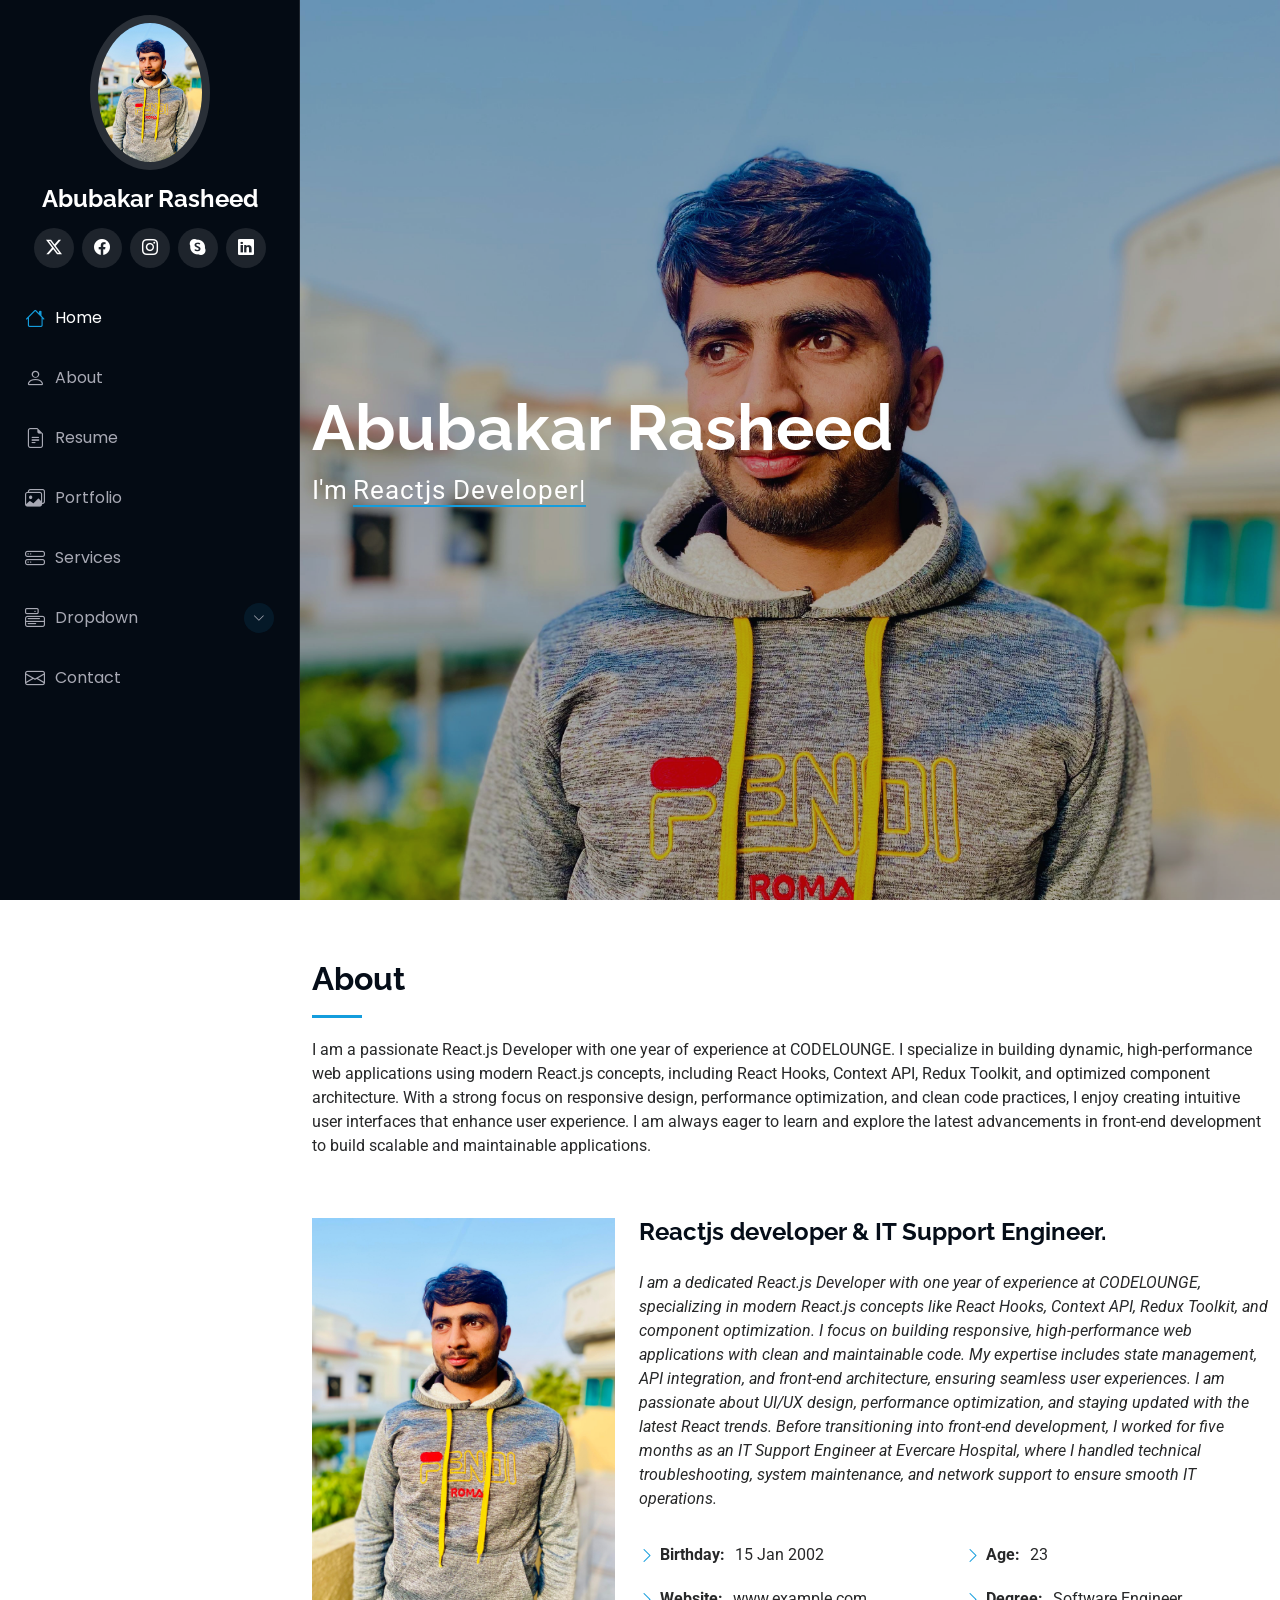
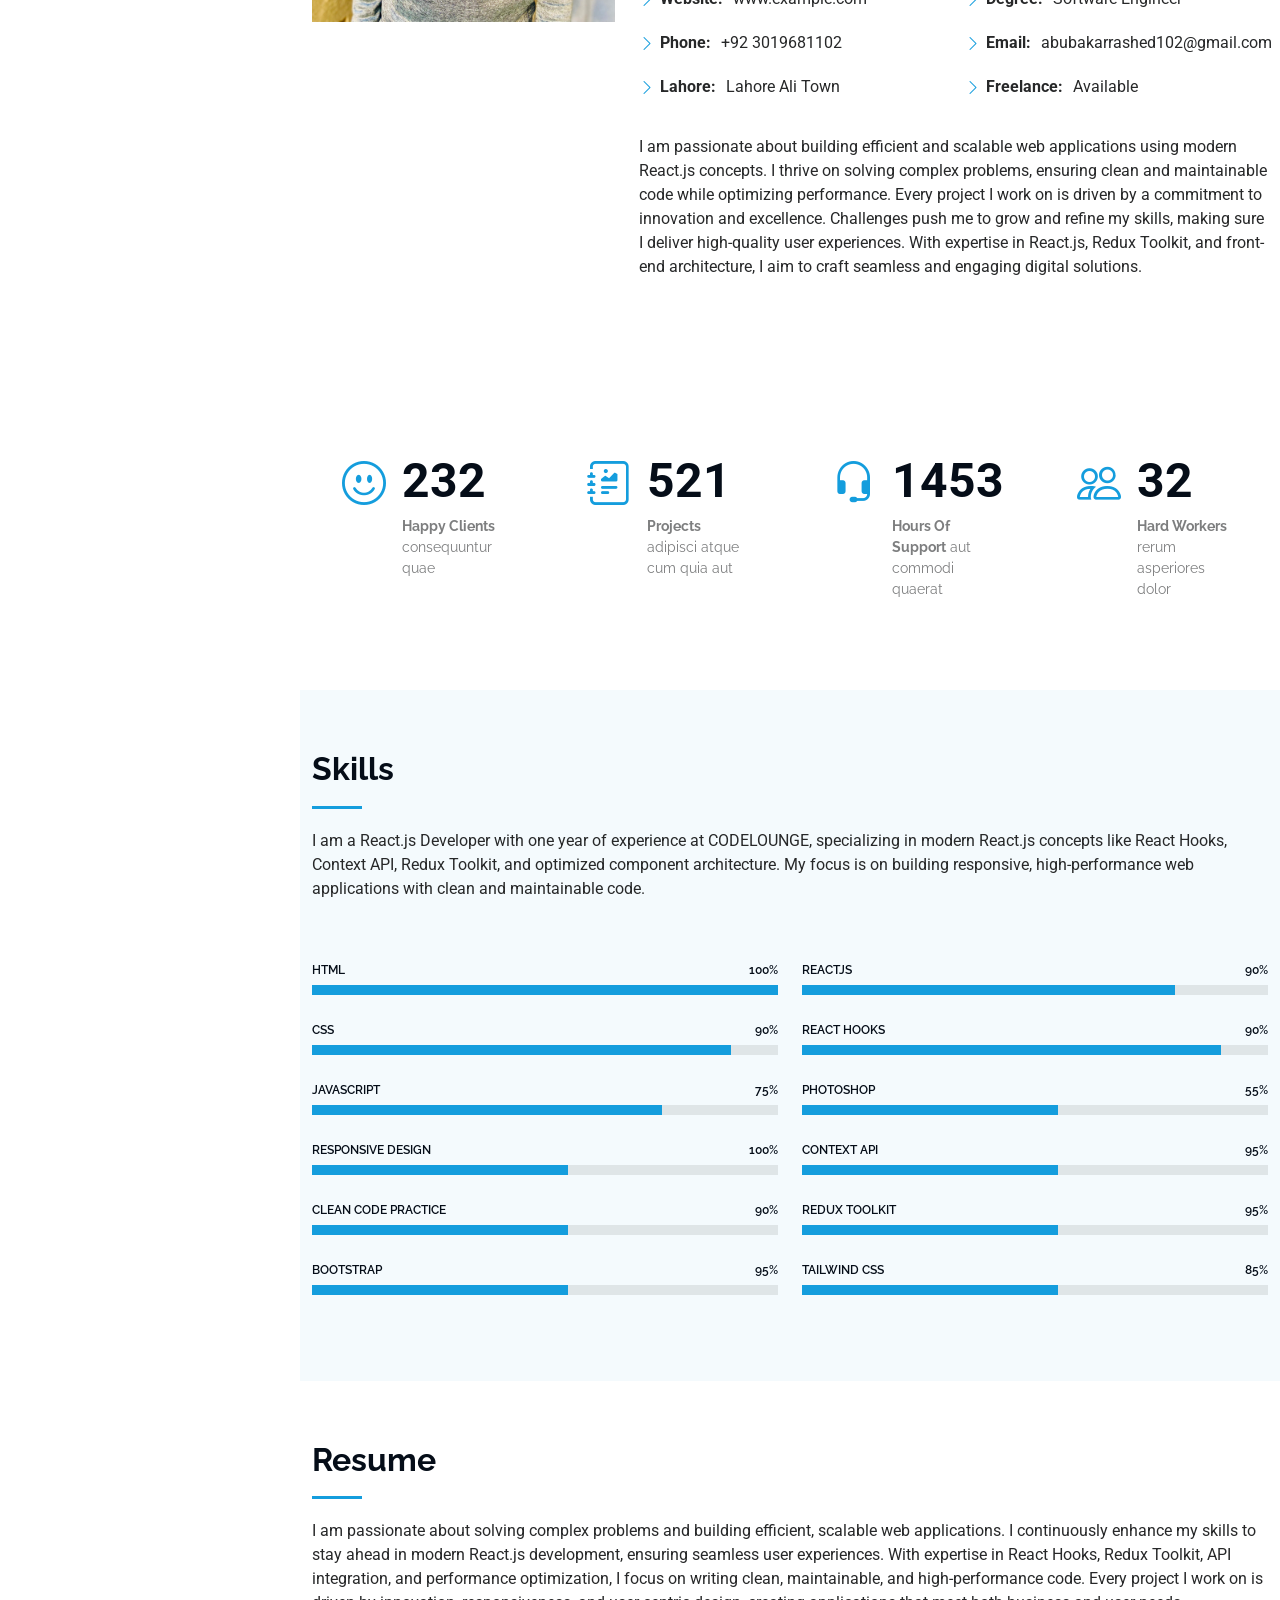
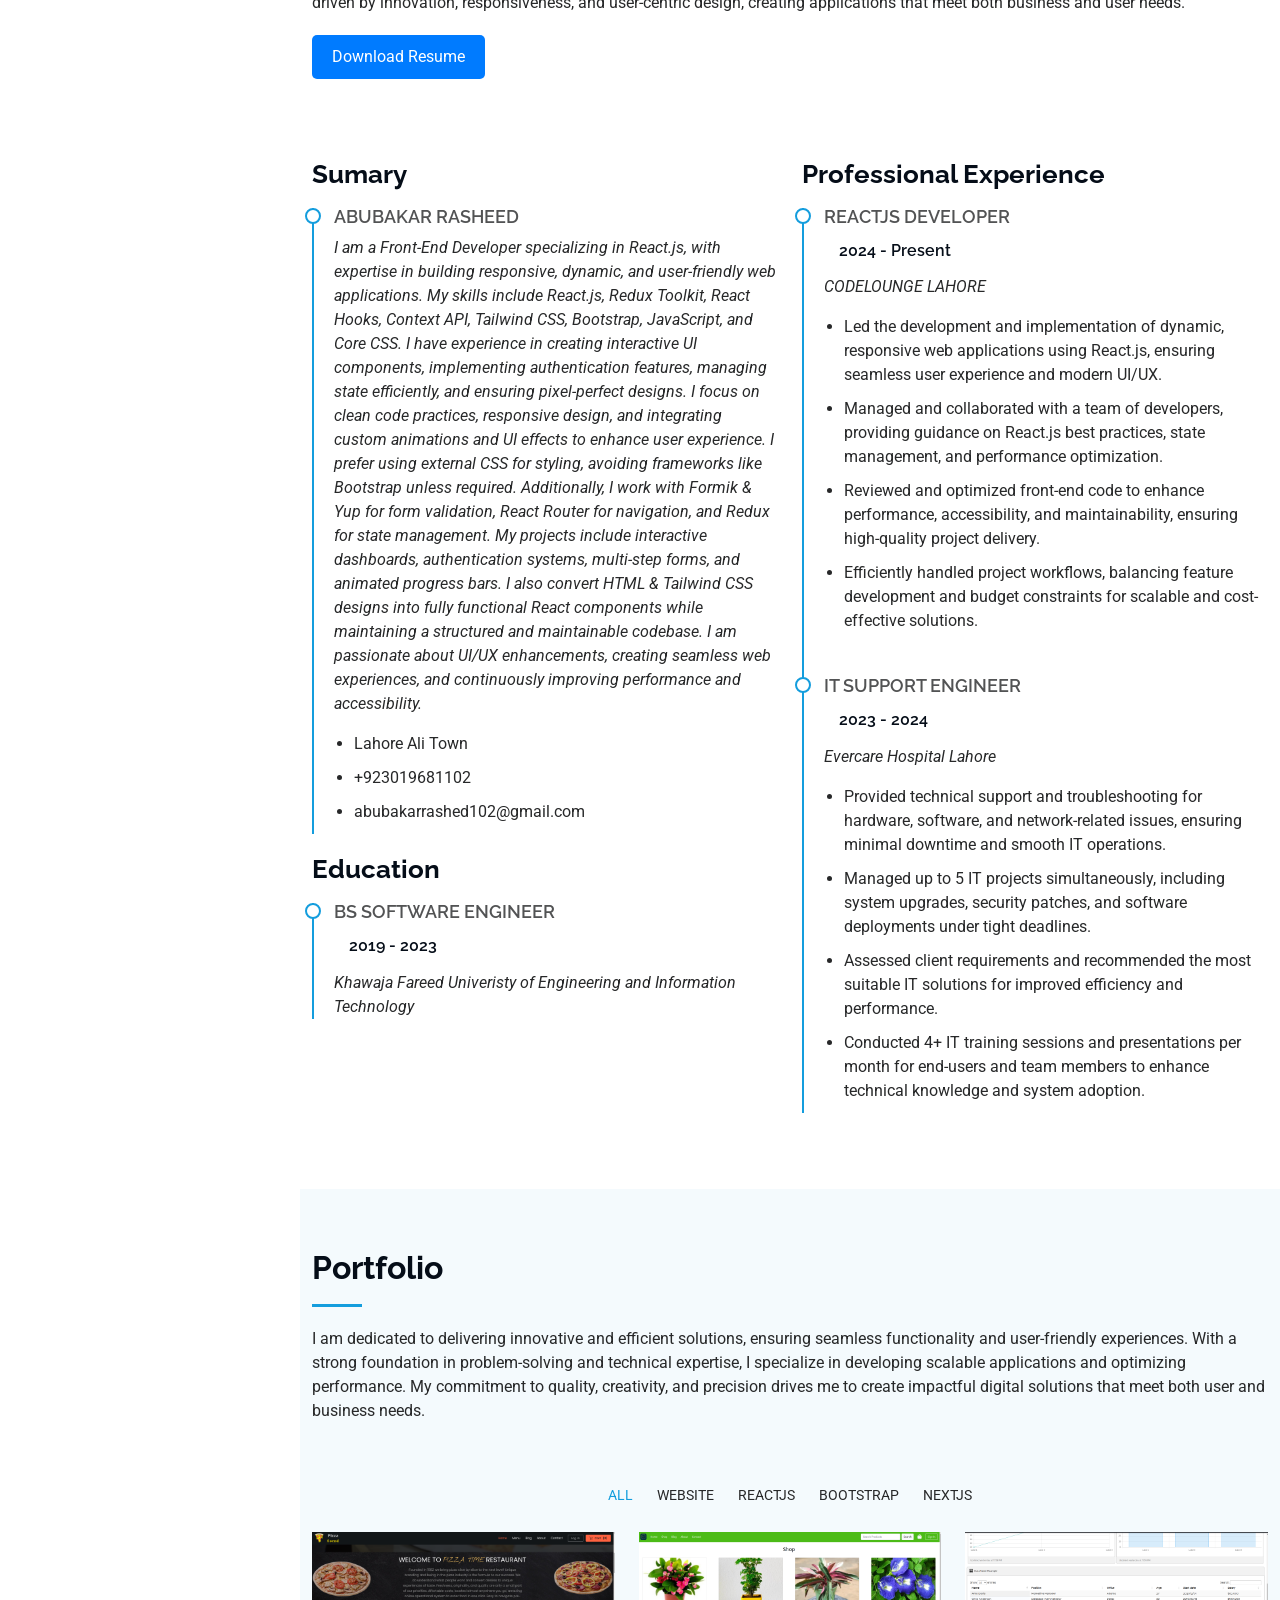
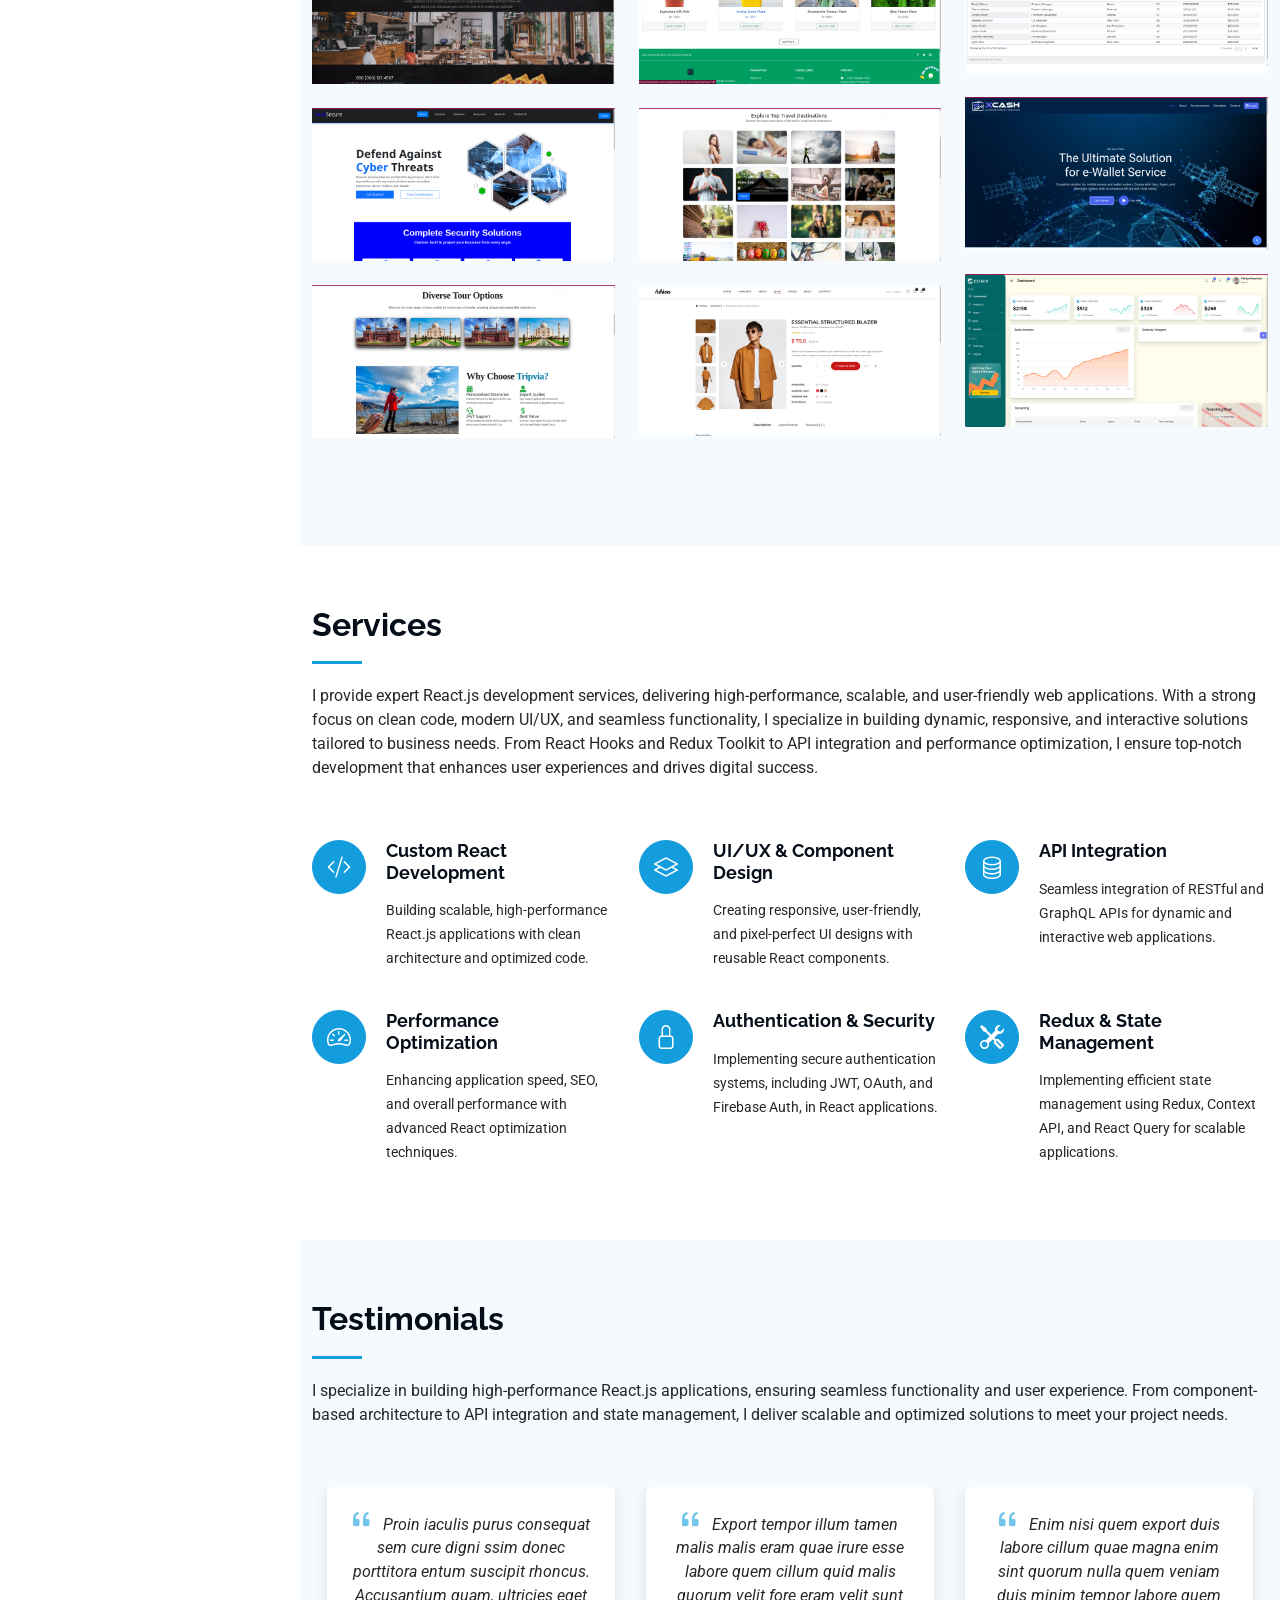
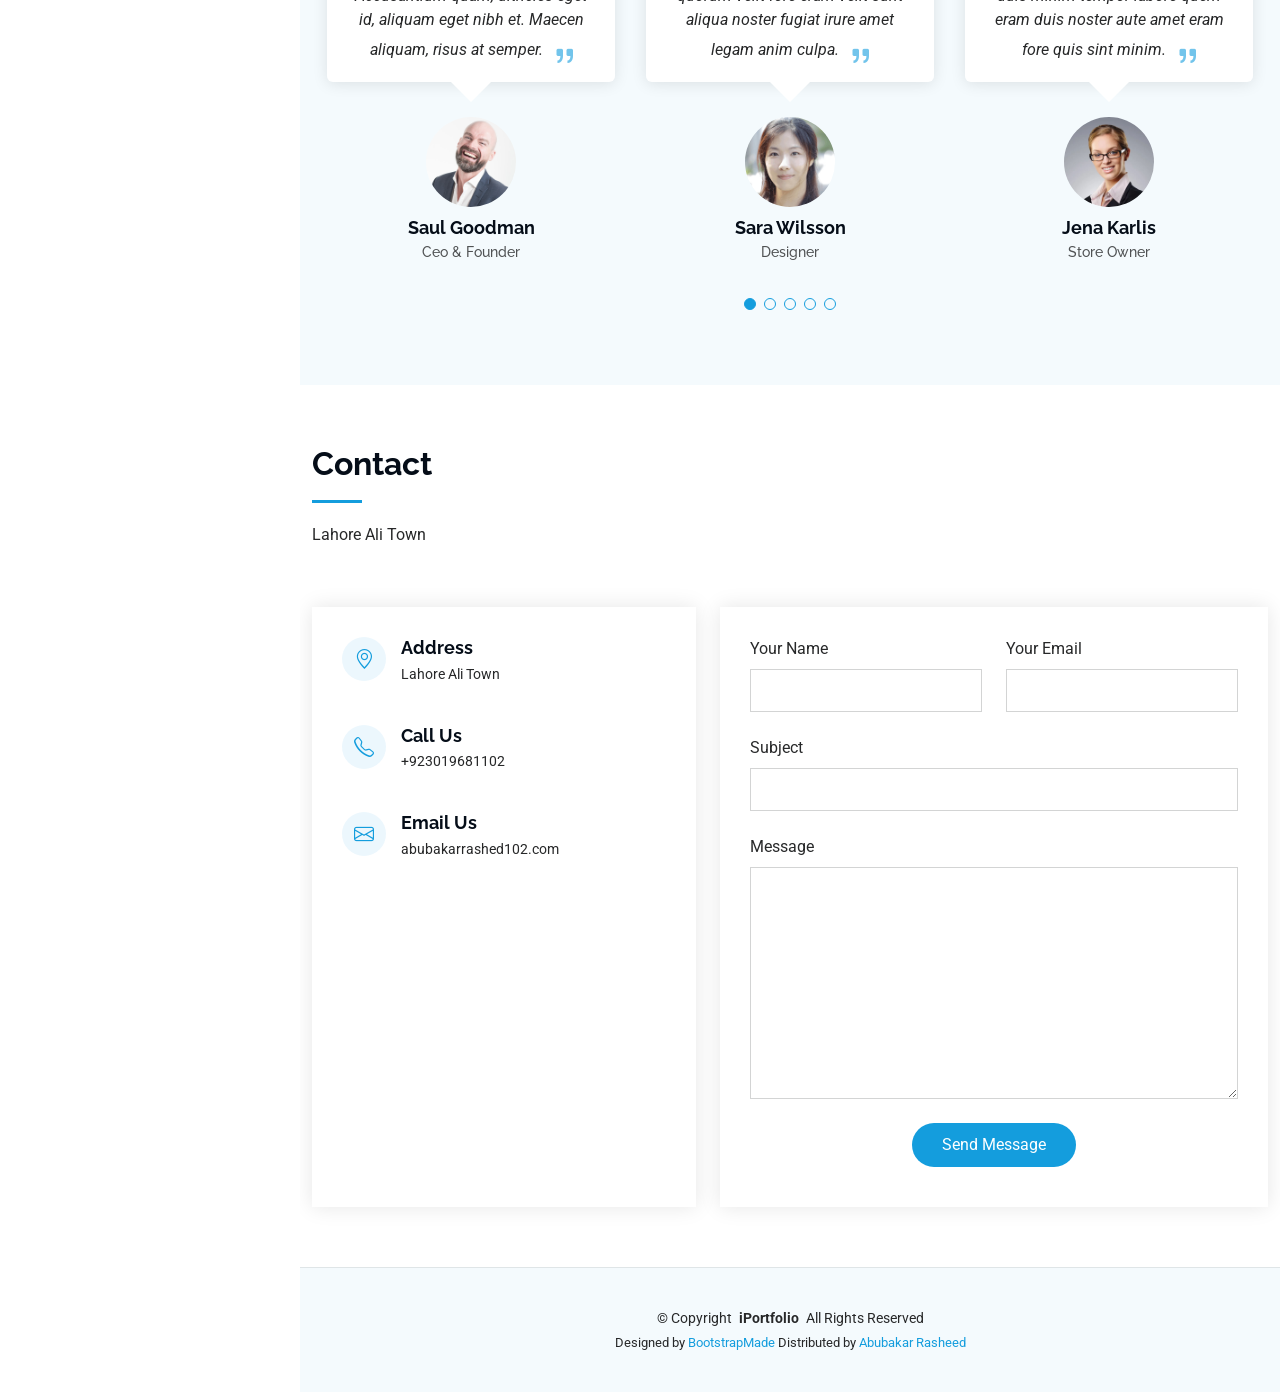
==== commit b80ff285: "update" ====
--- a/index.html
+++ b/index.html
@@ -744,10 +744,10 @@
               data-aos-delay="100"
             >
               <li data-filter="*" class="filter-active">All</li>
-              <li data-filter=".filter-app">App</li>
-              <li data-filter=".filter-product">Product</li>
-              <li data-filter=".filter-branding">Branding</li>
-              <li data-filter=".filter-books">Books</li>
+              <li data-filter=".filter-app">Website</li>
+              <li data-filter=".filter-product">Reactjs</li>
+              <li data-filter=".filter-branding">Bootstrap</li>
+              <li data-filter=".filter-books">Nextjs</li>
             </ul>
             <!-- End Portfolio Filters -->
 
@@ -761,16 +761,16 @@
               >
                 <div class="portfolio-content h-100">
                   <img
-                    src="assets/img/portfolio/app-1.jpg"
+                    src="assets/img/portfolio/pizza1.png"
                     class="img-fluid"
                     alt=""
                   />
                   <div class="portfolio-info">
-                    <h4>App 1</h4>
-                    <p>Lorem ipsum, dolor sit amet consectetur</p>
-                    <a
-                      href="assets/img/portfolio/app-1.jpg"
-                      title="App 1"
+                    <h4>Pizza 1</h4>
+                    <p>The Pizza Delivery Website, built with Next.js and styled using Tailwind CSS, offers a responsive, SEO-optimized platform for ordering pizza online. It features a sleek navigation bar, mobile menu toggle, and a vibrant homepage with an "Order Now" button, blending functionality and convenience for users.</p>
+                    <a
+                      href="assets/img/portfolio/pizza2.png"
+                      title="Pizza"
                       data-gallery="portfolio-gallery-app"
                       class="glightbox preview-link"
                       ><i class="bi bi-zoom-in"></i
@@ -791,16 +791,16 @@
               >
                 <div class="portfolio-content h-100">
                   <img
-                    src="assets/img/portfolio/product-1.jpg"
+                    src="assets/img/portfolio/fancy3.png"
                     class="img-fluid"
                     alt=""
                   />
                   <div class="portfolio-info">
-                    <h4>Product 1</h4>
-                    <p>Lorem ipsum, dolor sit amet consectetur</p>
-                    <a
-                      href="assets/img/portfolio/product-1.jpg"
-                      title="Product 1"
+                    <h4>Fancy plant</h4>
+                    <p>The Fancy Plant Online Delivery website, crafted with Next.js and styled using Tailwind CSS, provides a sophisticated, responsive platform for purchasing premium plants online. It features an elegant navigation bar, mobile-friendly design, and a lush homepage with a "Shop Now" button, offering a seamless delivery experience for plant enthusiasts.</p>
+                    <a
+                      href="assets/img/portfolio/fancy3.png"
+                      title="Fancy plant"
                       data-gallery="portfolio-gallery-product"
                       class="glightbox preview-link"
                       ><i class="bi bi-zoom-in"></i
@@ -821,16 +821,16 @@
               >
                 <div class="portfolio-content h-100">
                   <img
-                    src="assets/img/portfolio/branding-1.jpg"
+                    src="assets/img/portfolio/dashboard2.png"
                     class="img-fluid"
                     alt=""
                   />
                   <div class="portfolio-info">
-                    <h4>Branding 1</h4>
-                    <p>Lorem ipsum, dolor sit amet consectetur</p>
-                    <a
-                      href="assets/img/portfolio/branding-1.jpg"
-                      title="Branding 1"
+                    <h4>Dashboard</h4>
+                    <p>The Bootstrap Dashboard is a sleek, responsive admin interface built with Bootstrap, offering a streamlined layout with navigation, data visualization, and management tools in a single, user-friendly design.</p>
+                    <a
+                      href="assets/img/portfolio/dashboard1.png"
+                      title="Dashboard"
                       data-gallery="portfolio-gallery-branding"
                       class="glightbox preview-link"
                       ><i class="bi bi-zoom-in"></i
@@ -851,16 +851,18 @@
               >
                 <div class="portfolio-content h-100">
                   <img
-                    src="assets/img/portfolio/books-1.jpg"
+                    src="assets/img/portfolio/zcash1.png"
                     class="img-fluid"
                     alt=""
                   />
                   <div class="portfolio-info">
-                    <h4>Books 1</h4>
-                    <p>Lorem ipsum, dolor sit amet consectetur</p>
-                    <a
-                      href="assets/img/portfolio/books-1.jpg"
-                      title="Branding 1"
+                    <h4>XCash</h4>
+                    <p>
+
+                      The XCash project, built with Next.js and styled using Tailwind CSS, is a responsive platform enabling seamless money transfers between digital wallets. It features a modern navigation bar, mobile-friendly design, and an intuitive homepage with a "Transfer Now" button, ensuring secure and efficient transactions for users.</p>
+                    <a
+                      href="assets/img/portfolio/zcash3.png"
+                      title="XCash"
                       data-gallery="portfolio-gallery-book"
                       class="glightbox preview-link"
                       ><i class="bi bi-zoom-in"></i
@@ -881,15 +883,17 @@
               >
                 <div class="portfolio-content h-100">
                   <img
-                    src="assets/img/portfolio/app-2.jpg"
+                    src="assets/img/portfolio/securewave1.png"
                     class="img-fluid"
                     alt=""
                   />
                   <div class="portfolio-info">
-                    <h4>App 2</h4>
-                    <p>Lorem ipsum, dolor sit amet consectetur</p>
-                    <a
-                      href="assets/img/portfolio/app-2.jpg"
+                    <h4>Secure wave</h4>
+                    <p>
+
+                      The SecureWave website, developed in ReactJS and styled with Tailwind CSS, is a responsive platform dedicated to educating users on website security best practices. It features an intuitive navigation bar, mobile-friendly layout, and a dynamic homepage with actionable insights, empowering users to safeguard their online presence effectively.</p>
+                    <a
+                      href="assets/img/portfolio/securewave2.png"
                       title="App 2"
                       data-gallery="portfolio-gallery-app"
                       class="glightbox preview-link"
@@ -911,16 +915,19 @@
               >
                 <div class="portfolio-content h-100">
                   <img
-                    src="assets/img/portfolio/product-2.jpg"
+                    src="assets/img/portfolio/tripvia4.png"
                     class="img-fluid"
                     alt=""
                   />
                   <div class="portfolio-info">
-                    <h4>Product 2</h4>
-                    <p>Lorem ipsum, dolor sit amet consectetur</p>
-                    <a
-                      href="assets/img/portfolio/product-2.jpg"
-                      title="Product 2"
+                    <h4>Traveling</h4>
+                    <p>
+
+                      
+
+                      The Travel Agency website, developed with Next.js and styled using Tailwind CSS, is a responsive platform offering seamless online booking for travel services. It features an elegant navigation bar, mobile-friendly design, and a vibrant homepage with a "Book Now" button, ensuring a smooth and convenient experience for travelers.                    <a
+                      href="assets/img/portfolio/tripvia3.png"
+                      title="Traveling"
                       data-gallery="portfolio-gallery-product"
                       class="glightbox preview-link"
                       ><i class="bi bi-zoom-in"></i
@@ -941,16 +948,18 @@
               >
                 <div class="portfolio-content h-100">
                   <img
-                    src="assets/img/portfolio/branding-2.jpg"
+                    src="assets/img/portfolio/comvi 1.png"
                     class="img-fluid"
                     alt=""
                   />
                   <div class="portfolio-info">
-                    <h4>Branding 2</h4>
-                    <p>Lorem ipsum, dolor sit amet consectetur</p>
-                    <a
-                      href="assets/img/portfolio/branding-2.jpg"
-                      title="Branding 2"
+                    <h4>Comvia</h4>
+                    <p>
+
+                      The Comvia website, built with ReactJS and styled using Tailwind CSS, is a responsive platform featuring a user dashboard that tracks active and absent statuses. It offers a clean navigation bar, mobile-friendly layout, and an efficient homepage, providing users with intuitive management tools and real-time insights.</p>
+                    <a
+                      href="assets/img/portfolio/comvi 2.png"
+                      title="Comvia"
                       data-gallery="portfolio-gallery-branding"
                       class="glightbox preview-link"
                       ><i class="bi bi-zoom-in"></i
@@ -971,15 +980,16 @@
               >
                 <div class="portfolio-content h-100">
                   <img
-                    src="assets/img/portfolio/books-2.jpg"
+                    src="assets/img/portfolio/tripvia2.png"
                     class="img-fluid"
                     alt=""
                   />
                   <div class="portfolio-info">
-                    <h4>Books 2</h4>
-                    <p>Lorem ipsum, dolor sit amet consectetur</p>
-                    <a
-                      href="assets/img/portfolio/books-2.jpg"
+                    <h4>Tripvia</h4>
+                    <p>                      The Tripvia website, developed in ReactJS and styled with Tailwind CSS, is a responsive platform focused on safe traveling and secure booking for users. It includes an intuitive navigation bar, mobile-friendly design, and a welcoming homepage with a "Book Now" feature, prioritizing safety and convenience for travelers.</p>
+                  </p>
+                    <a
+                      href="assets/img/portfolio/tripvia4.png"
                       title="Branding 2"
                       data-gallery="portfolio-gallery-book"
                       class="glightbox preview-link"
@@ -1001,12 +1011,12 @@
               >
                 <div class="portfolio-content h-100">
                   <img
-                    src="assets/img/portfolio/app-3.jpg"
+                    src="assets/img/portfolio/ashion5.png"
                     class="img-fluid"
                     alt=""
                   />
                   <div class="portfolio-info">
-                    <h4>App 3</h4>
+                    <h4>Ashion</h4>
                     <p>Lorem ipsum, dolor sit amet consectetur</p>
                     <a
                       href="assets/img/portfolio/app-3.jpg"
